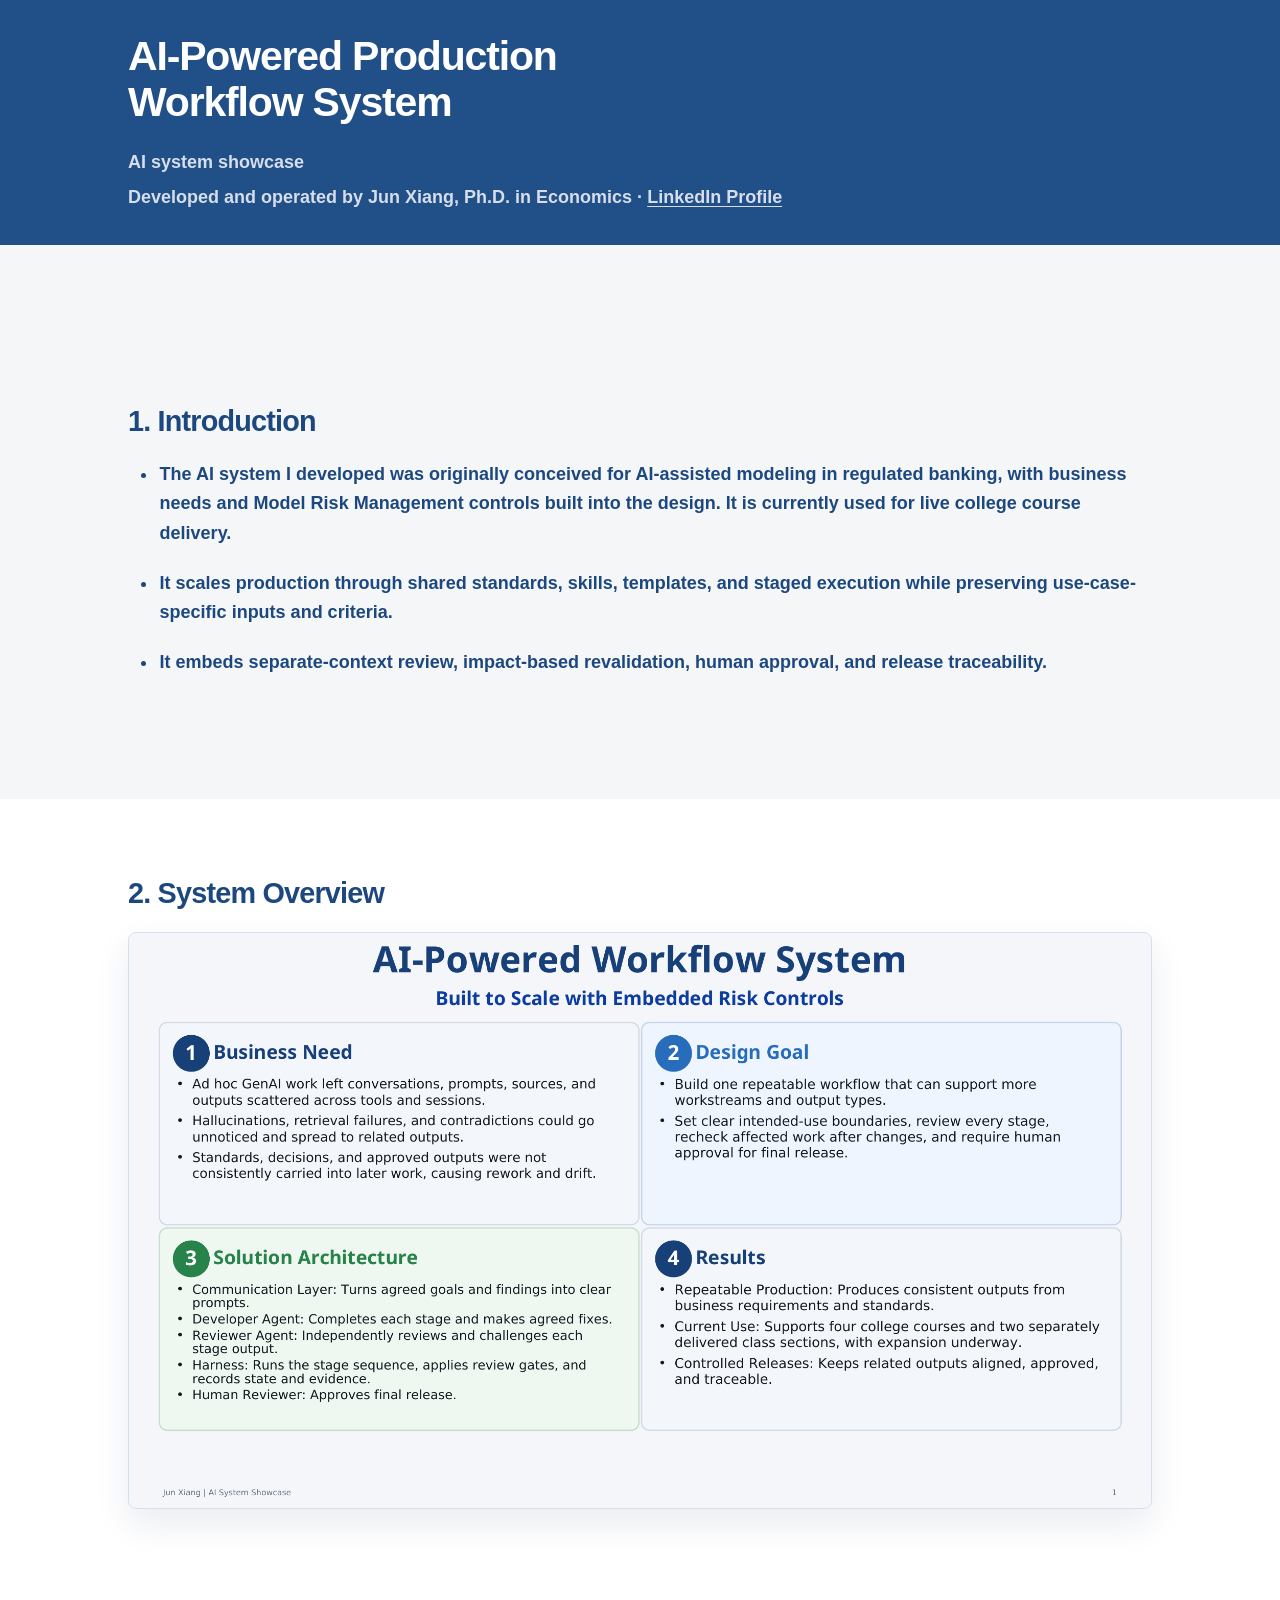
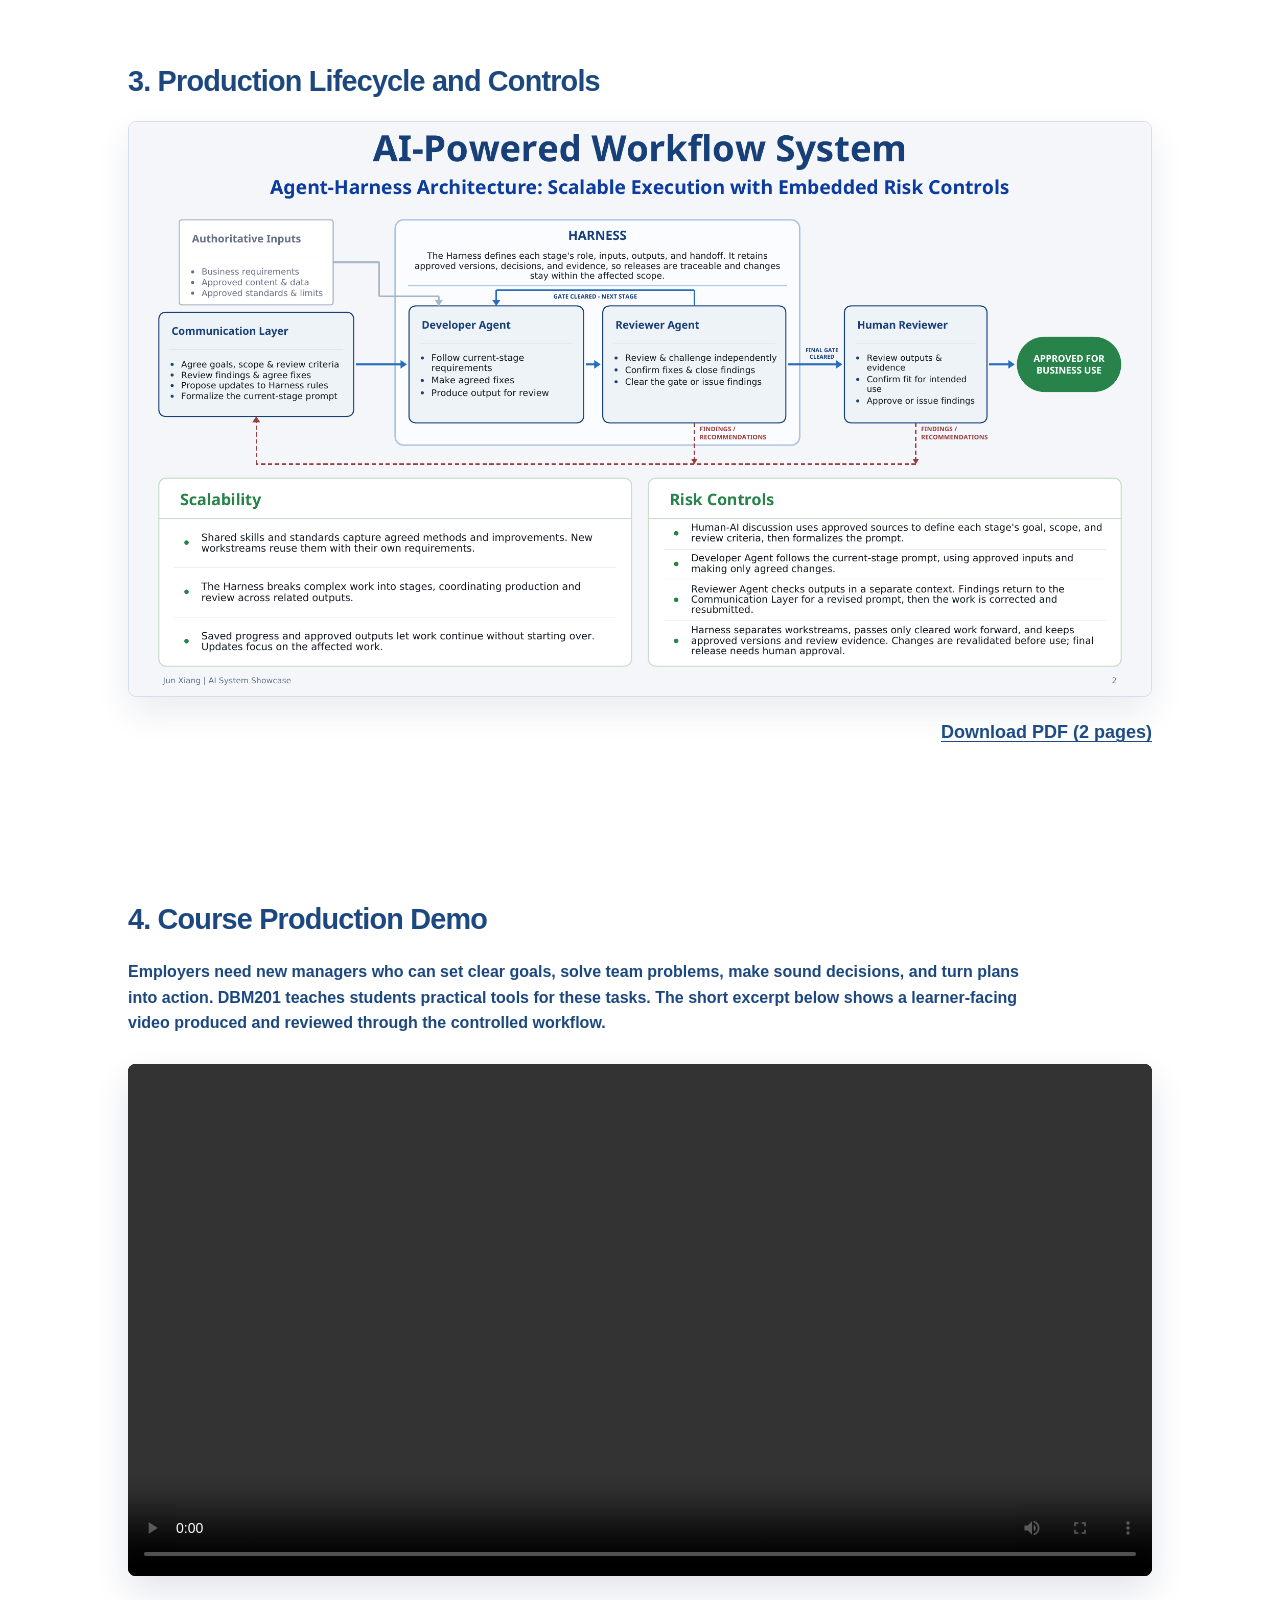
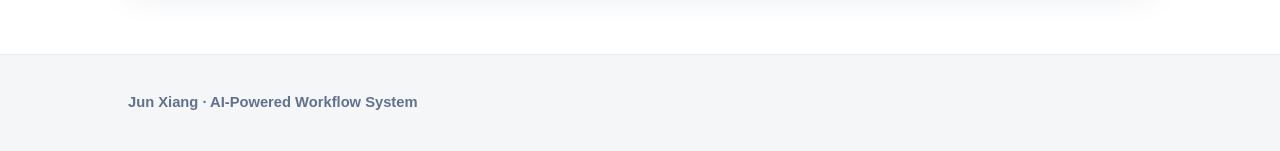
==== index.html @ 460256a5 "Restore site visit counter" ====
<!doctype html>
<html lang="en">
  <head>
    <meta charset="utf-8">
    <meta name="viewport" content="width=device-width, initial-scale=1">
    <meta name="description" content="Developed and operated by Jun Xiang, Ph.D. in Economics. An AI-powered production workflow system built to scale with embedded risk controls and currently used for live college course delivery.">
    <title>AI-Powered Production Workflow System | Jun Xiang</title>
    <link rel="icon" type="image/svg+xml" href="assets/favicon/original-site-favicon.svg">
    <link rel="stylesheet" href="styles.css">
  </head>
  <body>
    <header class="hero">
      <div class="wrap">
        <h1><span>AI-Powered Production</span> <span>Workflow System</span></h1>
        <p class="eyebrow">AI system showcase</p>
        <p class="byline">Developed and operated by Jun Xiang, Ph.D. in Economics <span aria-hidden="true">·</span> <a href="https://www.linkedin.com/in/jun-xiang-45b438aa/" target="_blank" rel="noopener noreferrer" aria-label="Jun Xiang's LinkedIn profile (opens in a new tab)">LinkedIn Profile</a></p>
      </div>
    </header>

    <main>
      <section class="section introduction" aria-labelledby="introduction-title">
        <div class="wrap narrow">
          <h2 id="introduction-title">1. Introduction</h2>
          <ul>
            <li>The AI system I developed was originally conceived for AI-assisted modeling in regulated banking, with business needs and Model Risk Management controls built into the design. It is currently used for live college course delivery.</li>
            <li>It scales production through shared standards, skills, templates, and staged execution while preserving use-case-specific inputs and criteria.</li>
            <li>It embeds separate-context review, impact-based revalidation, human approval, and release traceability.</li>
          </ul>
        </div>
      </section>

      <section class="section" aria-labelledby="overview-title">
        <div class="wrap">
          <h2 id="overview-title">2. System Overview</h2>
          <figure class="slide">
            <img src="assets/images/system-overview.png" width="2000" height="1125" alt="AI-Powered Workflow System: business need, design goal, solution architecture, and results.">
          </figure>
        </div>
      </section>

      <section class="section" aria-labelledby="architecture-title">
        <div class="wrap">
          <h2 id="architecture-title">3. Production Lifecycle and Controls</h2>
          <figure class="slide">
            <img src="assets/images/agent-harness-architecture.png" width="2000" height="1125" alt="Agent-Harness architecture for scalable execution with embedded risk controls, from controlled inputs through human-approved business use.">
          </figure>
          <p class="download"><a href="assets/docs/AI_Powered_Workflow_System_V6.pdf" download>Download PDF (2 pages)</a></p>
        </div>
      </section>

      <section class="section demo" aria-labelledby="demo-title">
        <div class="wrap">
          <h2 id="demo-title">4. Course Production Demo</h2>
          <p>Employers need new managers who can set clear goals, solve team problems, make sound decisions, and turn plans into action. DBM201 teaches students practical tools for these tasks. The short excerpt below shows a learner-facing video produced and reviewed through the controlled workflow.</p>
          <figure class="video-frame">
            <video controls preload="metadata" playsinline aria-label="DBM201 Principles of Management course production demo">
              <source src="assets/video/dbm201-course-production-demo.mp4" type="video/mp4">
              Your browser does not support embedded video. <a href="assets/video/dbm201-course-production-demo.mp4">Download the demo video</a>.
            </video>
          </figure>
        </div>
      </section>
    </main>

    <footer>
      <div class="wrap"><span id="site-visits" aria-live="polite"></span>Jun Xiang · AI-Powered Workflow System</div>
    </footer>
    <script src="script.js" defer></script>
  </body>
</html>
---- styles.css ----
:root {
  --hero-blue: #214f88;
  --ink: #1c487f;
  --blue: #1c4b85;
  --muted: #d6deeb;
  --line: #e7ebf1;
  --paper: #ffffff;
  --wash: #f5f6f8;
}

* { box-sizing: border-box; }
html { scroll-behavior: smooth; }
body { margin: 0; color: var(--ink); background: var(--paper); font-family: Arial, Helvetica, sans-serif; font-size: 18px; font-weight: 600; line-height: 1.62; }
.wrap, .narrow { width: min(1024px, calc(100% - 48px)); margin: 0 auto; }
.hero { padding: 34px 0 33px; background: var(--hero-blue); border: 0; }
h1, h2 { color: var(--ink); line-height: 1.12; letter-spacing: -.028em; }
h1 { max-width: 650px; margin: 0; color: #fff; font-size: clamp(2.35rem, 3.2vw, 3.25rem); font-weight: 750; }
h1 span { display: block; }
.eyebrow { margin: 22px 0 6px; color: var(--muted); font-size: 18px; font-weight: 700; letter-spacing: 0; }
.byline { margin: 0; color: var(--muted); font-size: 18px; font-weight: 700; }
.byline a { color: var(--muted); font-weight: 700; }
a { color: var(--blue); text-underline-offset: .18em; }
a:hover { color: #153a69; }
.section { padding: 78px 0; }
.section + .section { border-top: 0; }
.introduction { background: var(--wash); }
h2 { margin: 0 0 23px; font-size: clamp(1.8rem, 2.1vw, 2.05rem); font-weight: 750; }
.introduction { padding: clamp(10rem, 11vw, 13.5rem) 0 122px; }
ul { margin: 0; padding-left: 1.85rem; }
li { padding-left: 2px; }
li + li { margin-top: 21px; }
.slide { margin: 0; overflow: hidden; border: 1px solid #d5dfed; border-radius: 8px; background: #f7f9fc; box-shadow: 0 15px 35px rgba(20, 44, 93, .09); }
.slide img { display: block; width: 100%; height: auto; }
.download { margin: 1.3rem 0 0; text-align: right; font-weight: 700; }
.demo p { max-width: 900px; margin: 0 0 1.75rem; font-size: 1rem; }
.video-frame { margin: 0; overflow: hidden; border-radius: 8px; background: #101827; box-shadow: 0 15px 35px rgba(20, 44, 93, .13); }
video { display: block; width: 100%; max-height: 75vh; background: #101827; }
footer { padding: 2.25rem 0; color: #60718f; background: var(--wash); border-top: 1px solid var(--line); font-size: .92rem; }

@media (max-width: 640px) {
  .wrap, .narrow { width: min(100% - 32px, 1024px); }
  body { font-size: 16px; line-height: 1.58; }
  .hero { padding: 29px 0 30px; }
  h1 { font-size: clamp(2rem, 10vw, 2.65rem); }
  .eyebrow, .byline { font-size: 16px; }
  .introduction { padding: 105px 0 74px; }
  .section { padding: 54px 0; }
  h2 { margin-bottom: 18px; font-size: 1.72rem; }
  ul { padding-left: 1.35rem; }
  li + li { margin-top: 17px; }
  .slide { border-radius: 5px; }
  .download { text-align: left; }
}
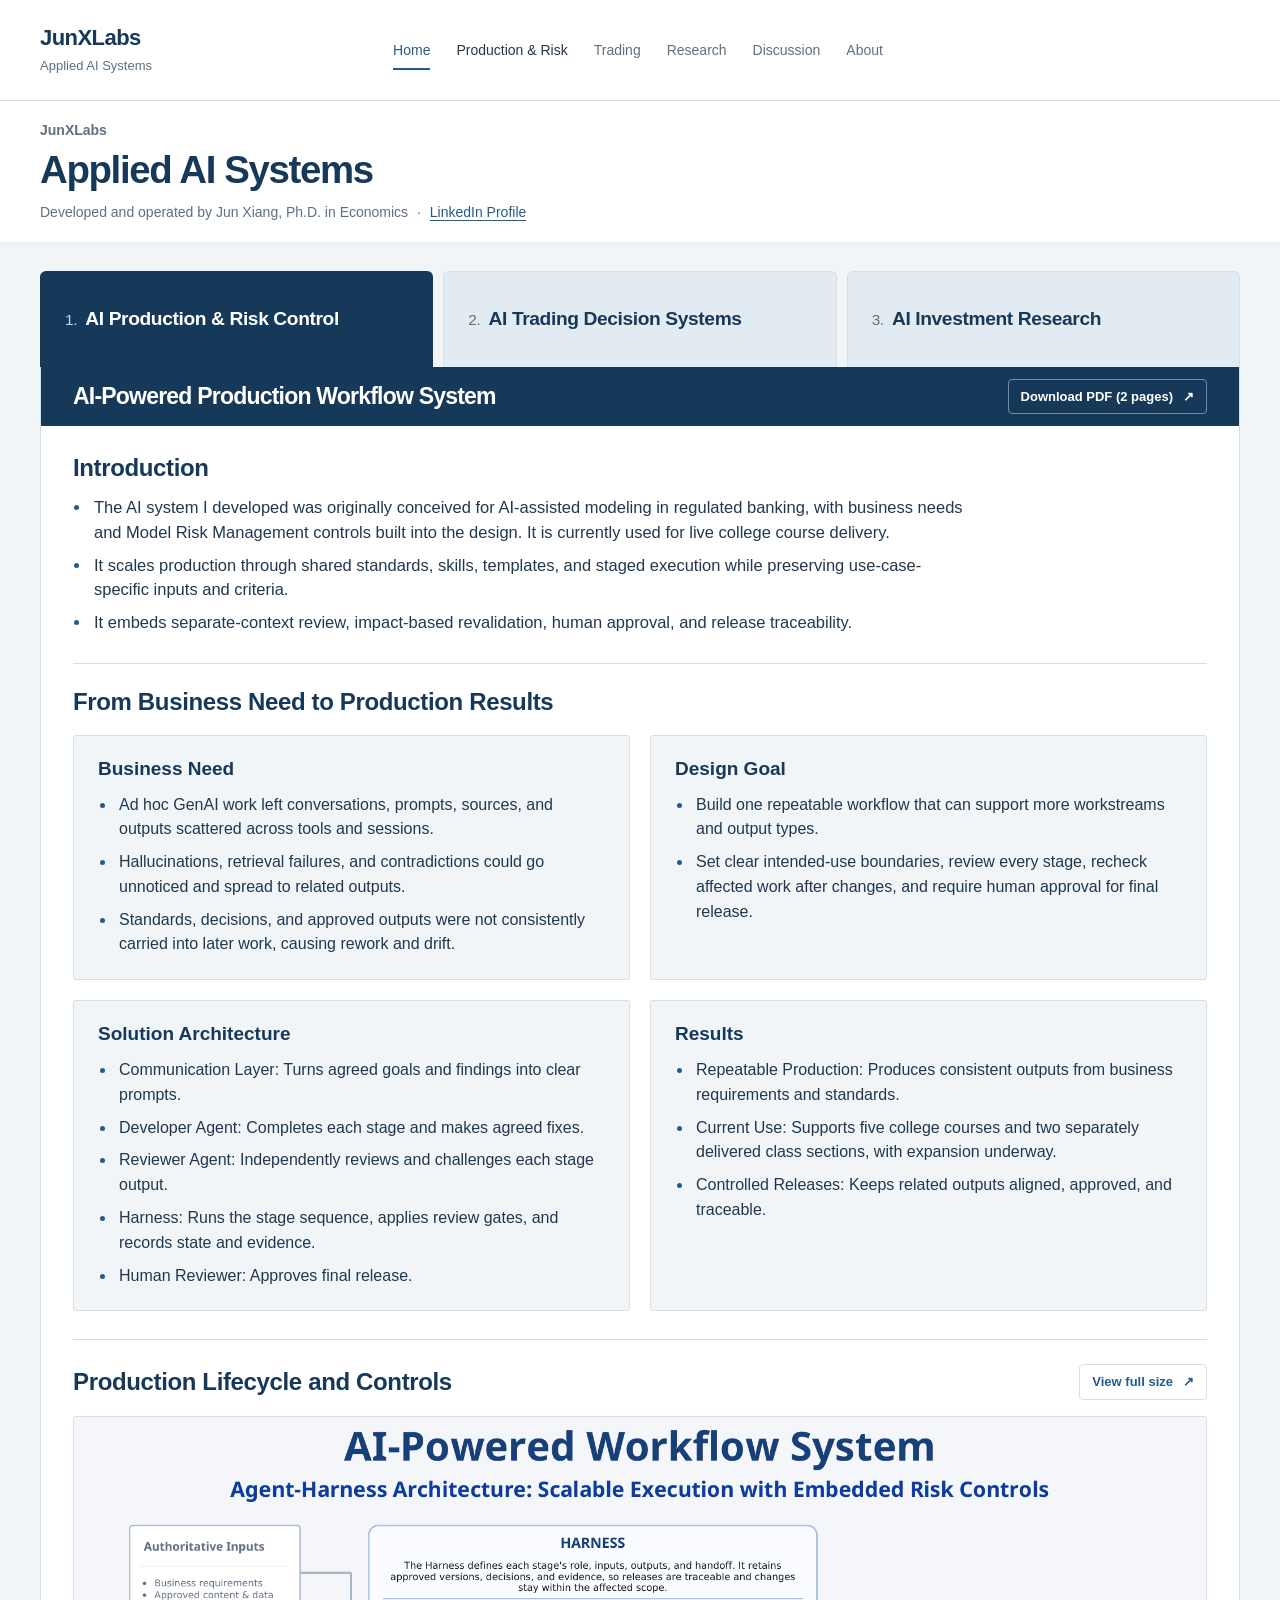
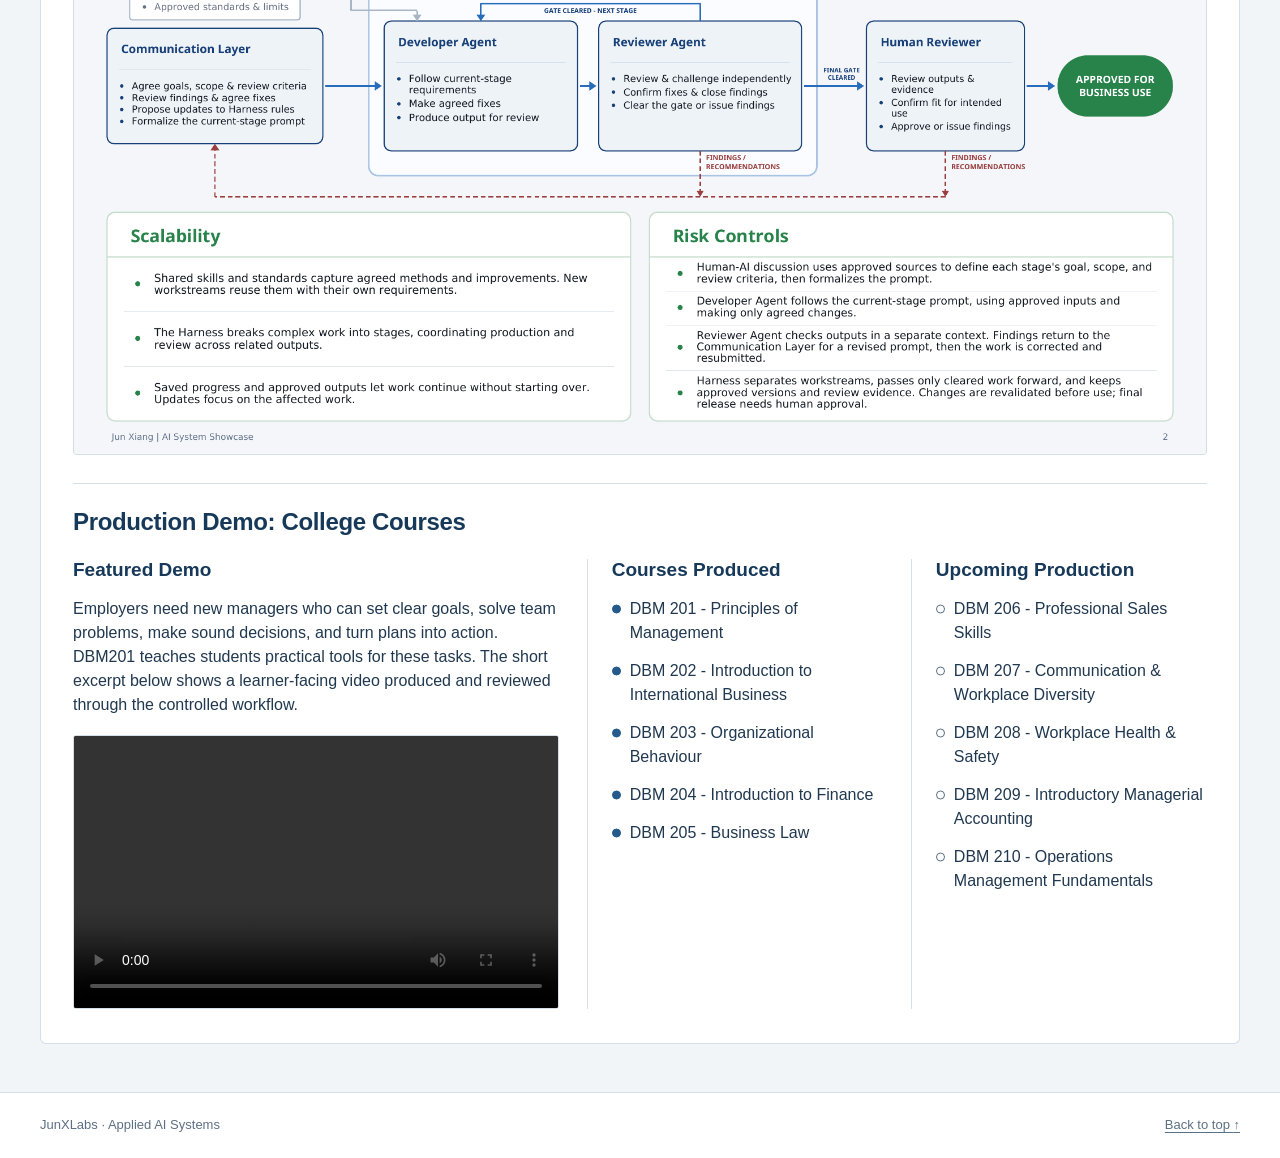
==== commit bb8ba943: "Checkpoint Home V2 layout, production evidence, and course content" ====
--- a/index.html
+++ b/index.html
@@ -4,66 +4,159 @@
     <meta charset="utf-8">
     <meta name="viewport" content="width=device-width, initial-scale=1">
     <meta name="description" content="Developed and operated by Jun Xiang, Ph.D. in Economics. An AI-powered production workflow system built to scale with embedded risk controls and currently used for live college course delivery.">
-    <title>AI-Powered Production Workflow System | Jun Xiang</title>
+    <title>JunXLabs | Applied AI Systems</title>
     <link rel="icon" type="image/svg+xml" href="assets/favicon/original-site-favicon.svg">
     <link rel="stylesheet" href="styles.css">
   </head>
-  <body>
-    <header class="hero">
-      <div class="wrap">
-        <h1><span>AI-Powered Production</span> <span>Workflow System</span></h1>
-        <p class="eyebrow">AI system showcase</p>
-        <p class="byline">Developed and operated by Jun Xiang, Ph.D. in Economics <span aria-hidden="true">·</span> <a href="https://www.linkedin.com/in/jun-xiang-45b438aa/" target="_blank" rel="noopener noreferrer" aria-label="Jun Xiang's LinkedIn profile (opens in a new tab)">LinkedIn Profile</a></p>
+  <body id="home">
+    <a class="skip-link" href="#projects">Skip to projects</a>
+    <header class="site-header">
+      <div class="wrap header-row">
+        <a class="identity" href="#home" aria-label="JunXLabs — Home">
+          <strong>JunXLabs</strong>
+          <span>Applied AI Systems</span>
+        </a>
+        <nav aria-label="Main navigation">
+          <a href="#home" aria-current="page">Home</a>
+          <a href="#production">Production &amp; Risk</a>
+          <!-- These sections have no routes yet. Keep them visible without dead links. -->
+          <span aria-disabled="true">Trading</span>
+          <span aria-disabled="true">Research</span>
+          <span aria-disabled="true">Discussion</span>
+          <span aria-disabled="true">About</span>
+        </nav>
+        <span id="site-visits" aria-live="polite"></span>
       </div>
     </header>
-
     <main>
-      <section class="section introduction" aria-labelledby="introduction-title">
-        <div class="wrap narrow">
-          <h2 id="introduction-title">1. Introduction</h2>
-          <ul>
-            <li>The AI system I developed was originally conceived for AI-assisted modeling in regulated banking, with business needs and Model Risk Management controls built into the design. It is currently used for live college course delivery.</li>
-            <li>It scales production through shared standards, skills, templates, and staged execution while preserving use-case-specific inputs and criteria.</li>
-            <li>It embeds separate-context review, impact-based revalidation, human approval, and release traceability.</li>
-          </ul>
+      <section class="hero" aria-labelledby="hero-title">
+        <div class="wrap hero-row">
+          <div>
+            <p class="eyebrow">JunXLabs</p>
+            <h1 id="hero-title">Applied AI Systems</h1>
+            <p class="byline">Developed and operated by Jun Xiang, Ph.D. in Economics <span aria-hidden="true">·</span> <a href="https://www.linkedin.com/in/jun-xiang-45b438aa/" target="_blank" rel="noopener noreferrer" aria-label="Jun Xiang's LinkedIn profile (opens in a new tab)">LinkedIn Profile</a></p>
+          </div>
         </div>
       </section>
-
-      <section class="section" aria-labelledby="overview-title">
-        <div class="wrap">
-          <h2 id="overview-title">2. System Overview</h2>
-          <figure class="slide">
-            <img src="assets/images/system-overview.png" width="2000" height="1125" alt="AI-Powered Workflow System: business need, design goal, solution architecture, and results.">
-          </figure>
+      <div class="showcase-background">
+        <div class="wrap" id="projects">
+          <div class="pillars" role="group" aria-label="Primary AI sections">
+            <a class="pillar active" href="#production" aria-current="true" aria-controls="production">
+              <span class="pillar-title"><span class="pillar-number">1.</span> AI Production &amp; Risk Control</span>
+            </a>
+            <div class="pillar inactive">
+              <span class="pillar-title"><span class="pillar-number">2.</span> AI Trading Decision Systems</span>
+            </div>
+            <div class="pillar inactive">
+              <span class="pillar-title"><span class="pillar-number">3.</span> AI Investment Research</span>
+            </div>
+          </div>
+          <section class="production" id="production" aria-labelledby="production-title">
+            <div class="production-heading">
+              <h2 id="production-title">AI-Powered Production Workflow System</h2>
+              <a class="asset-action pdf-link" href="assets/docs/AI_Powered_Workflow_System_V6.pdf" download>Download PDF (2 pages) <span aria-hidden="true">↗</span></a>
+            </div>
+            <div class="production-body">
+              <section class="introduction" aria-labelledby="introduction-title">
+                <h3 id="introduction-title">Introduction</h3>
+                <ul>
+                  <li>The AI system I developed was originally conceived for AI-assisted modeling in regulated banking, with business needs and Model Risk Management controls built into the design. It is currently used for live college course delivery.</li>
+                  <li>It scales production through shared standards, skills, templates, and staged execution while preserving use-case-specific inputs and criteria.</li>
+                  <li>It embeds separate-context review, impact-based revalidation, human approval, and release traceability.</li>
+                </ul>
+              </section>
+              <section class="overview" aria-labelledby="overview-title">
+                <h3 id="overview-title">From Business Need to Production Results</h3>
+                <div class="overview-cards">
+                  <section class="overview-card" aria-labelledby="business-title">
+                    <h4 id="business-title">Business Need</h4>
+                    <ul>
+                      <li>Ad hoc GenAI work left conversations, prompts, sources, and outputs scattered across tools and sessions.</li>
+                      <li>Hallucinations, retrieval failures, and contradictions could go unnoticed and spread to related outputs.</li>
+                      <li>Standards, decisions, and approved outputs were not consistently carried into later work, causing rework and drift.</li>
+                    </ul>
+                  </section>
+                  <section class="overview-card" aria-labelledby="design-title">
+                    <h4 id="design-title">Design Goal</h4>
+                    <ul>
+                      <li>Build one repeatable workflow that can support more workstreams and output types.</li>
+                      <li>Set clear intended-use boundaries, review every stage, recheck affected work after changes, and require human approval for final release.</li>
+                    </ul>
+                  </section>
+                  <section class="overview-card" aria-labelledby="solution-title">
+                    <h4 id="solution-title">Solution Architecture</h4>
+                    <ul>
+                      <li>Communication Layer: Turns agreed goals and findings into clear prompts.</li>
+                      <li>Developer Agent: Completes each stage and makes agreed fixes.</li>
+                      <li>Reviewer Agent: Independently reviews and challenges each stage output.</li>
+                      <li>Harness: Runs the stage sequence, applies review gates, and records state and evidence.</li>
+                      <li>Human Reviewer: Approves final release.</li>
+                    </ul>
+                  </section>
+                  <section class="overview-card" aria-labelledby="results-title">
+                    <h4 id="results-title">Results</h4>
+                    <ul>
+                      <li>Repeatable Production: Produces consistent outputs from business requirements and standards.</li>
+                      <li>Current Use: Supports five college courses and two separately delivered class sections, with expansion underway.</li>
+                      <li>Controlled Releases: Keeps related outputs aligned, approved, and traceable.</li>
+                    </ul>
+                  </section>
+                </div>
+              </section>
+              <section class="lifecycle" aria-labelledby="architecture-title">
+                <div class="asset-heading">
+                  <h3 id="architecture-title">Production Lifecycle and Controls</h3>
+                  <a class="asset-action" href="assets/images/agent-harness-architecture.png" target="_blank" rel="noopener noreferrer" aria-label="View Production Lifecycle and Controls full size (opens in a new tab)">View full size <span aria-hidden="true">↗</span></a>
+                </div>
+                <figure class="slide">
+                  <img src="assets/images/agent-harness-architecture.png" width="2000" height="1125" alt="Agent-Harness architecture for scalable execution with embedded risk controls, from controlled inputs through human-approved business use.">
+                </figure>
+              </section>
+              <section class="demo" aria-labelledby="demo-title">
+                <h3 id="demo-title">Production Demo: College Courses</h3>
+                <div class="demo-evidence">
+                  <section class="evidence-column featured-demo" aria-labelledby="featured-title">
+                    <h4 id="featured-title">Featured Demo</h4>
+                    <p>Employers need new managers who can set clear goals, solve team problems, make sound decisions, and turn plans into action. DBM201 teaches students practical tools for these tasks. The short excerpt below shows a learner-facing video produced and reviewed through the controlled workflow.</p>
+                    <figure class="video-frame">
+                      <video controls preload="metadata" playsinline aria-label="DBM201 Principles of Management course production demo">
+                        <source src="assets/video/dbm201-course-production-demo.mp4" type="video/mp4">
+                        Your browser does not support embedded video. <a href="assets/video/dbm201-course-production-demo.mp4">Download the demo video</a>.
+                      </video>
+                    </figure>
+                  </section>
+                  <section class="evidence-column" aria-labelledby="produced-title">
+                    <h4 id="produced-title">Courses Produced</h4>
+                    <ul class="course-list">
+                      <li>DBM 201 - Principles of Management</li>
+                      <li>DBM 202 - Introduction to International Business</li>
+                      <li>DBM 203 - Organizational Behaviour</li>
+                      <li>DBM 204 - Introduction to Finance</li>
+                      <li>DBM 205 - Business Law</li>
+                    </ul>
+                  </section>
+                  <section class="evidence-column" aria-labelledby="upcoming-title">
+                    <h4 id="upcoming-title">Upcoming Production</h4>
+                    <ul class="course-list">
+                      <li>DBM 206 - Professional Sales Skills</li>
+                      <li>DBM 207 - Communication &amp; Workplace Diversity</li>
+                      <li>DBM 208 - Workplace Health &amp; Safety</li>
+                      <li>DBM 209 - Introductory Managerial Accounting</li>
+                      <li>DBM 210 - Operations Management Fundamentals</li>
+                    </ul>
+                  </section>
+                </div>
+              </section>
+            </div>
+          </section>
         </div>
-      </section>
-
-      <section class="section" aria-labelledby="architecture-title">
-        <div class="wrap">
-          <h2 id="architecture-title">3. Production Lifecycle and Controls</h2>
-          <figure class="slide">
-            <img src="assets/images/agent-harness-architecture.png" width="2000" height="1125" alt="Agent-Harness architecture for scalable execution with embedded risk controls, from controlled inputs through human-approved business use.">
-          </figure>
-          <p class="download"><a href="assets/docs/AI_Powered_Workflow_System_V6.pdf" download>Download PDF (2 pages)</a></p>
-        </div>
-      </section>
-
-      <section class="section demo" aria-labelledby="demo-title">
-        <div class="wrap">
-          <h2 id="demo-title">4. Course Production Demo</h2>
-          <p>Employers need new managers who can set clear goals, solve team problems, make sound decisions, and turn plans into action. DBM201 teaches students practical tools for these tasks. The short excerpt below shows a learner-facing video produced and reviewed through the controlled workflow.</p>
-          <figure class="video-frame">
-            <video controls preload="metadata" playsinline aria-label="DBM201 Principles of Management course production demo">
-              <source src="assets/video/dbm201-course-production-demo.mp4" type="video/mp4">
-              Your browser does not support embedded video. <a href="assets/video/dbm201-course-production-demo.mp4">Download the demo video</a>.
-            </video>
-          </figure>
-        </div>
-      </section>
+      </div>
     </main>
-
     <footer>
-      <div class="wrap"><span id="site-visits" aria-live="polite"></span>Jun Xiang · AI-Powered Workflow System</div>
+      <div class="wrap">
+        <span>JunXLabs · Applied AI Systems</span>
+        <a href="#home">Back to top <span aria-hidden="true">↑</span></a>
+      </div>
     </footer>
     <script src="script.js" defer></script>
   </body>
--- a/styles.css
+++ b/styles.css
@@ -1,53 +1,138 @@
 :root {
-  --hero-blue: #214f88;
-  --ink: #1c487f;
-  --blue: #1c4b85;
-  --muted: #d6deeb;
-  --line: #e7ebf1;
+  --navy: #173959;
+  --ink: #20384f;
+  --blue: #245b8c;
+  --muted: #5c7083;
+  --line: #d5dfe8;
   --paper: #ffffff;
-  --wash: #f5f6f8;
+  --wash: #f1f5f8;
 }
-
 * { box-sizing: border-box; }
 html { scroll-behavior: smooth; }
-body { margin: 0; color: var(--ink); background: var(--paper); font-family: Arial, Helvetica, sans-serif; font-size: 18px; font-weight: 600; line-height: 1.62; }
-.wrap, .narrow { width: min(1024px, calc(100% - 48px)); margin: 0 auto; }
-.hero { padding: 34px 0 33px; background: var(--hero-blue); border: 0; }
-h1, h2 { color: var(--ink); line-height: 1.12; letter-spacing: -.028em; }
-h1 { max-width: 650px; margin: 0; color: #fff; font-size: clamp(2.35rem, 3.2vw, 3.25rem); font-weight: 750; }
-h1 span { display: block; }
-.eyebrow { margin: 22px 0 6px; color: var(--muted); font-size: 18px; font-weight: 700; letter-spacing: 0; }
-.byline { margin: 0; color: var(--muted); font-size: 18px; font-weight: 700; }
-.byline a { color: var(--muted); font-weight: 700; }
-a { color: var(--blue); text-underline-offset: .18em; }
-a:hover { color: #153a69; }
-.section { padding: 78px 0; }
-.section + .section { border-top: 0; }
-.introduction { background: var(--wash); }
-h2 { margin: 0 0 23px; font-size: clamp(1.8rem, 2.1vw, 2.05rem); font-weight: 750; }
-.introduction { padding: clamp(10rem, 11vw, 13.5rem) 0 122px; }
-ul { margin: 0; padding-left: 1.85rem; }
-li { padding-left: 2px; }
-li + li { margin-top: 21px; }
-.slide { margin: 0; overflow: hidden; border: 1px solid #d5dfed; border-radius: 8px; background: #f7f9fc; box-shadow: 0 15px 35px rgba(20, 44, 93, .09); }
+body { margin: 0; color: var(--ink); background: var(--paper); font-family: Arial, Helvetica, sans-serif; font-size: 16px; line-height: 1.6; }
+.wrap { width: min(1480px, calc(100% - 80px)); margin: 0 auto; }
+a { color: var(--blue); text-underline-offset: .2em; }
+a:hover { color: var(--navy); }
+a:focus-visible { outline: 3px solid #3478b4; outline-offset: 5px; }
+h1, h2, h3, h4 { color: var(--navy); line-height: 1.2; }
+h1, h2 { letter-spacing: -.035em; }
+.skip-link { position: absolute; z-index: 2; top: 8px; left: 16px; padding: 8px 16px; background: white; transform: translateY(-150%); }
+.skip-link:focus { transform: translateY(0); }
+.site-header { border-bottom: 1px solid var(--line); background: var(--paper); }
+.header-row { display: flex; align-items: center; gap: 36px; min-height: 100px; padding-block: 18px; }
+.identity { flex-shrink: 0; color: var(--navy); text-decoration: none; line-height: 1.4; }
+.identity strong { display: block; font-size: 22px; letter-spacing: -.025em; }
+.identity span { color: var(--muted); font-size: 13px; }
+nav { display: flex; align-items: center; justify-content: center; gap: 26px; margin-inline: auto; font-size: 14px; white-space: nowrap; }
+nav a { padding-block: 9px; color: var(--ink); text-decoration: none; }
+nav a[aria-current] { color: var(--blue); box-shadow: inset 0 -2px var(--blue); }
+nav span { color: var(--muted); cursor: default; }
+#site-visits { flex-shrink: 0; min-width: 116px; padding-left: 22px; border-left: 1px solid var(--line); color: var(--muted); font-size: 13px; white-space: nowrap; }
+#site-visits:empty { visibility: hidden; }
+.hero { padding: 18px 0; }
+.eyebrow { margin: 0 0 6px; color: var(--muted); font-size: 14px; font-weight: 600; }
+h1 { margin: 0 0 8px; font-size: clamp(2.25rem, 3vw, 3rem); font-weight: 700; }
+.byline { max-width: 800px; margin: 0; color: var(--muted); font-size: 14px; }
+.byline span { margin-inline: 5px; }
+.showcase-background { padding: 28px 0 48px; background: var(--wash); border-top: 1px solid #e6ecf1; }
+#projects, #production { scroll-margin-top: 24px; }
+.pillars { display: grid; grid-template-columns: repeat(3, minmax(0, 1fr)); gap: 10px; align-items: stretch; }
+.pillar { display: flex; align-items: center; min-height: 96px; padding: 20px 24px; border: 1px solid var(--line); border-bottom: 0; border-radius: 6px 6px 0 0; text-decoration: none; }
+.pillar-number { margin-right: 4px; color: var(--muted); font-size: .8em; font-weight: 400; }
+.pillar-title { font-size: clamp(1.1rem, 1.5vw, 1.4rem); font-weight: 700; line-height: 1.3; letter-spacing: -.02em; }
+.pillar.active { color: white; background: var(--navy); border-color: var(--navy); }
+.pillar.active .pillar-number { color: #c2d8eb; }
+.pillar.active:hover { color: white; }
+.pillar.active:focus-visible { outline-offset: -6px; outline-color: #c2d8eb; }
+.pillar.inactive { background: #e3ebf2; color: var(--navy); }
+.production { border: 1px solid var(--line); border-top: 0; border-radius: 0 0 6px 6px; background: var(--paper); overflow: hidden; }
+.production-heading { display: flex; align-items: center; justify-content: space-between; gap: 24px; padding: 12px 32px; background: var(--navy); color: white; }
+h2 { margin: 0; color: white; font-size: clamp(1.4rem, 1.8vw, 1.65rem); font-weight: 600; }
+.asset-action { display: inline-flex; align-items: center; justify-content: center; gap: 10px; flex-shrink: 0; padding: 7px 12px; border: 1px solid var(--line); border-radius: 4px; color: var(--blue); font-size: 13px; font-weight: 600; line-height: 1.5; text-decoration: none; }
+.asset-action:hover { border-color: var(--blue); background: var(--wash); }
+.pdf-link { color: white; border-color: #738da5; }
+.pdf-link:hover { color: white; border-color: #c2d8eb; background: transparent; }
+.pdf-link:focus-visible { outline-color: #c2d8eb; }
+.production-body { padding: 28px 32px 34px; }
+.overview, .lifecycle, .demo { margin-top: 28px; padding-top: 24px; border-top: 1px solid var(--line); }
+.overview > h3 { margin-bottom: 18px; }
+.overview-cards { display: grid; grid-template-columns: repeat(2, minmax(0, 1fr)); gap: 20px; }
+.overview-card { padding: 22px 24px; border: 1px solid var(--line); border-radius: 3px; background: var(--wash); }
+.overview-card h4 { margin: 0 0 12px; font-size: 19px; font-weight: 600; }
+.overview-card ul { margin: 0; padding-left: 18px; font-size: 16px; line-height: 1.55; }
+.overview-card li { padding-left: 3px; }
+.overview-card li + li { margin-top: 8px; }
+.overview-card li::marker { color: var(--blue); }
+.asset-heading { display: flex; align-items: center; justify-content: space-between; gap: 14px; margin-bottom: 16px; }
+h3 { margin: 0; font-size: 24px; font-weight: 600; letter-spacing: -.015em; }
+.slide { margin: 0; overflow: hidden; border: 1px solid var(--line); border-radius: 3px; background: #f4f6fa; }
 .slide img { display: block; width: 100%; height: auto; }
-.download { margin: 1.3rem 0 0; text-align: right; font-weight: 700; }
-.demo p { max-width: 900px; margin: 0 0 1.75rem; font-size: 1rem; }
-.video-frame { margin: 0; overflow: hidden; border-radius: 8px; background: #101827; box-shadow: 0 15px 35px rgba(20, 44, 93, .13); }
-video { display: block; width: 100%; max-height: 75vh; background: #101827; }
-footer { padding: 2.25rem 0; color: #60718f; background: var(--wash); border-top: 1px solid var(--line); font-size: .92rem; }
-
-@media (max-width: 640px) {
-  .wrap, .narrow { width: min(100% - 32px, 1024px); }
-  body { font-size: 16px; line-height: 1.58; }
-  .hero { padding: 29px 0 30px; }
-  h1 { font-size: clamp(2rem, 10vw, 2.65rem); }
-  .eyebrow, .byline { font-size: 16px; }
-  .introduction { padding: 105px 0 74px; }
-  .section { padding: 54px 0; }
-  h2 { margin-bottom: 18px; font-size: 1.72rem; }
-  ul { padding-left: 1.35rem; }
-  li + li { margin-top: 17px; }
-  .slide { border-radius: 5px; }
-  .download { text-align: left; }
+.demo { min-width: 0; }
+.demo h3 { margin-bottom: 22px; }
+.demo-evidence { display: grid; grid-template-columns: minmax(0, 1.64fr) repeat(2, minmax(0, 1fr)); gap: 28px; }
+.evidence-column { min-width: 0; }
+.evidence-column + .evidence-column { padding-left: 24px; border-left: 1px solid var(--line); }
+.evidence-column h4 { margin: 0 0 16px; font-size: 19px; font-weight: 600; }
+.course-list { margin: 0; padding: 0; list-style: none; font-size: 16px; line-height: 1.5; }
+.course-list li { position: relative; padding-left: 18px; }
+.course-list li::before { content: ""; position: absolute; left: 0; top: .75em; transform: translateY(-50%); width: 7px; height: 7px; border: 1.5px solid var(--blue); border-radius: 50%; background: var(--blue); }
+.evidence-column[aria-labelledby="upcoming-title"] .course-list li::before { border-color: var(--muted); background: transparent; }
+.course-list li + li { margin-top: 14px; }
+.video-frame { margin: 0; overflow: hidden; border: 1px solid var(--line); border-radius: 3px; background: #101827; }
+video { display: block; width: 100%; aspect-ratio: 16 / 9; background: #101827; }
+.demo p { max-width: 800px; margin: 0 0 18px; color: var(--ink); font-size: 16px; line-height: 1.5; }
+.introduction h3 { margin-bottom: 12px; }
+.introduction ul { max-width: 900px; margin: 0; padding-left: 18px; font-size: 16.5px; line-height: 1.5; }
+.introduction li { padding-left: 3px; }
+.introduction li::marker { color: var(--blue); }
+.introduction li + li { margin-top: 8px; }
+footer { padding: 22px 0; color: var(--muted); border-top: 1px solid var(--line); font-size: 13px; }
+footer .wrap { display: flex; align-items: center; justify-content: space-between; gap: 20px; }
+footer a { color: var(--muted); }
+@media (max-width: 1150px) {
+  .wrap { width: calc(100% - 48px); }
+  .header-row { gap: 20px; flex-wrap: wrap; min-height: 90px; }
+  nav { order: 3; width: 100%; justify-content: flex-start; gap: 28px; }
+  #site-visits { margin-left: auto; }
+  .pillar { padding: 18px 20px; }
+  .pillar-title { font-size: 18px; }
+  .production-heading { padding: 12px 24px; }
+  .production-body { padding: 24px; }
+  .asset-heading { flex-wrap: wrap; align-items: flex-start; }
+  .demo-evidence { grid-template-columns: repeat(2, minmax(0, 1fr)); }
+  .featured-demo { grid-column: 1 / -1; }
+  .featured-demo .video-frame { max-width: 640px; }
+  .evidence-column:nth-child(2) { padding-left: 0; border-left: 0; }
 }
+@media (max-width: 800px) {
+  .hero { padding-block: 20px; }
+  .pillars { grid-template-columns: 1fr; gap: 8px; }
+  .pillar { min-height: 74px; padding: 18px 20px; border: 1px solid var(--line); border-radius: 4px; }
+  /* Put the selected section next to its expanded panel on narrow screens. */
+  .pillar.active { order: 1; border-bottom: 0; border-radius: 4px 4px 0 0; }
+  .production-heading { align-items: flex-start; flex-direction: column; gap: 14px; }
+  .overview-cards { grid-template-columns: 1fr; gap: 16px; }
+  .demo-evidence { grid-template-columns: 1fr; gap: 24px; }
+  .evidence-column + .evidence-column { padding: 24px 0 0; border-left: 0; border-top: 1px solid var(--line); }
+}
+@media (max-width: 480px) {
+  .wrap { width: calc(100% - 32px); }
+  .header-row { gap: 16px; }
+  .identity strong { font-size: 20px; }
+  .identity span { font-size: 12px; }
+  #site-visits { min-width: 104px; padding-left: 14px; font-size: 12px; }
+  nav { flex-wrap: wrap; column-gap: 22px; row-gap: 3px; font-size: 13px; }
+  h1 { font-size: 36px; }
+  .byline { line-height: 1.7; }
+  .showcase-background { padding-top: 20px; padding-bottom: 28px; }
+  .pillar-title { font-size: 17px; }
+  .production-heading { padding: 12px 20px; }
+  h2 { font-size: 23px; }
+  .overview-card { padding: 20px; }
+  .production-body { padding: 22px 18px; }
+  .asset-heading { gap: 12px; }
+  footer .wrap { align-items: flex-start; flex-direction: column; gap: 8px; }
+}
+@media (prefers-reduced-motion: reduce) {
+  html { scroll-behavior: auto; }
+}
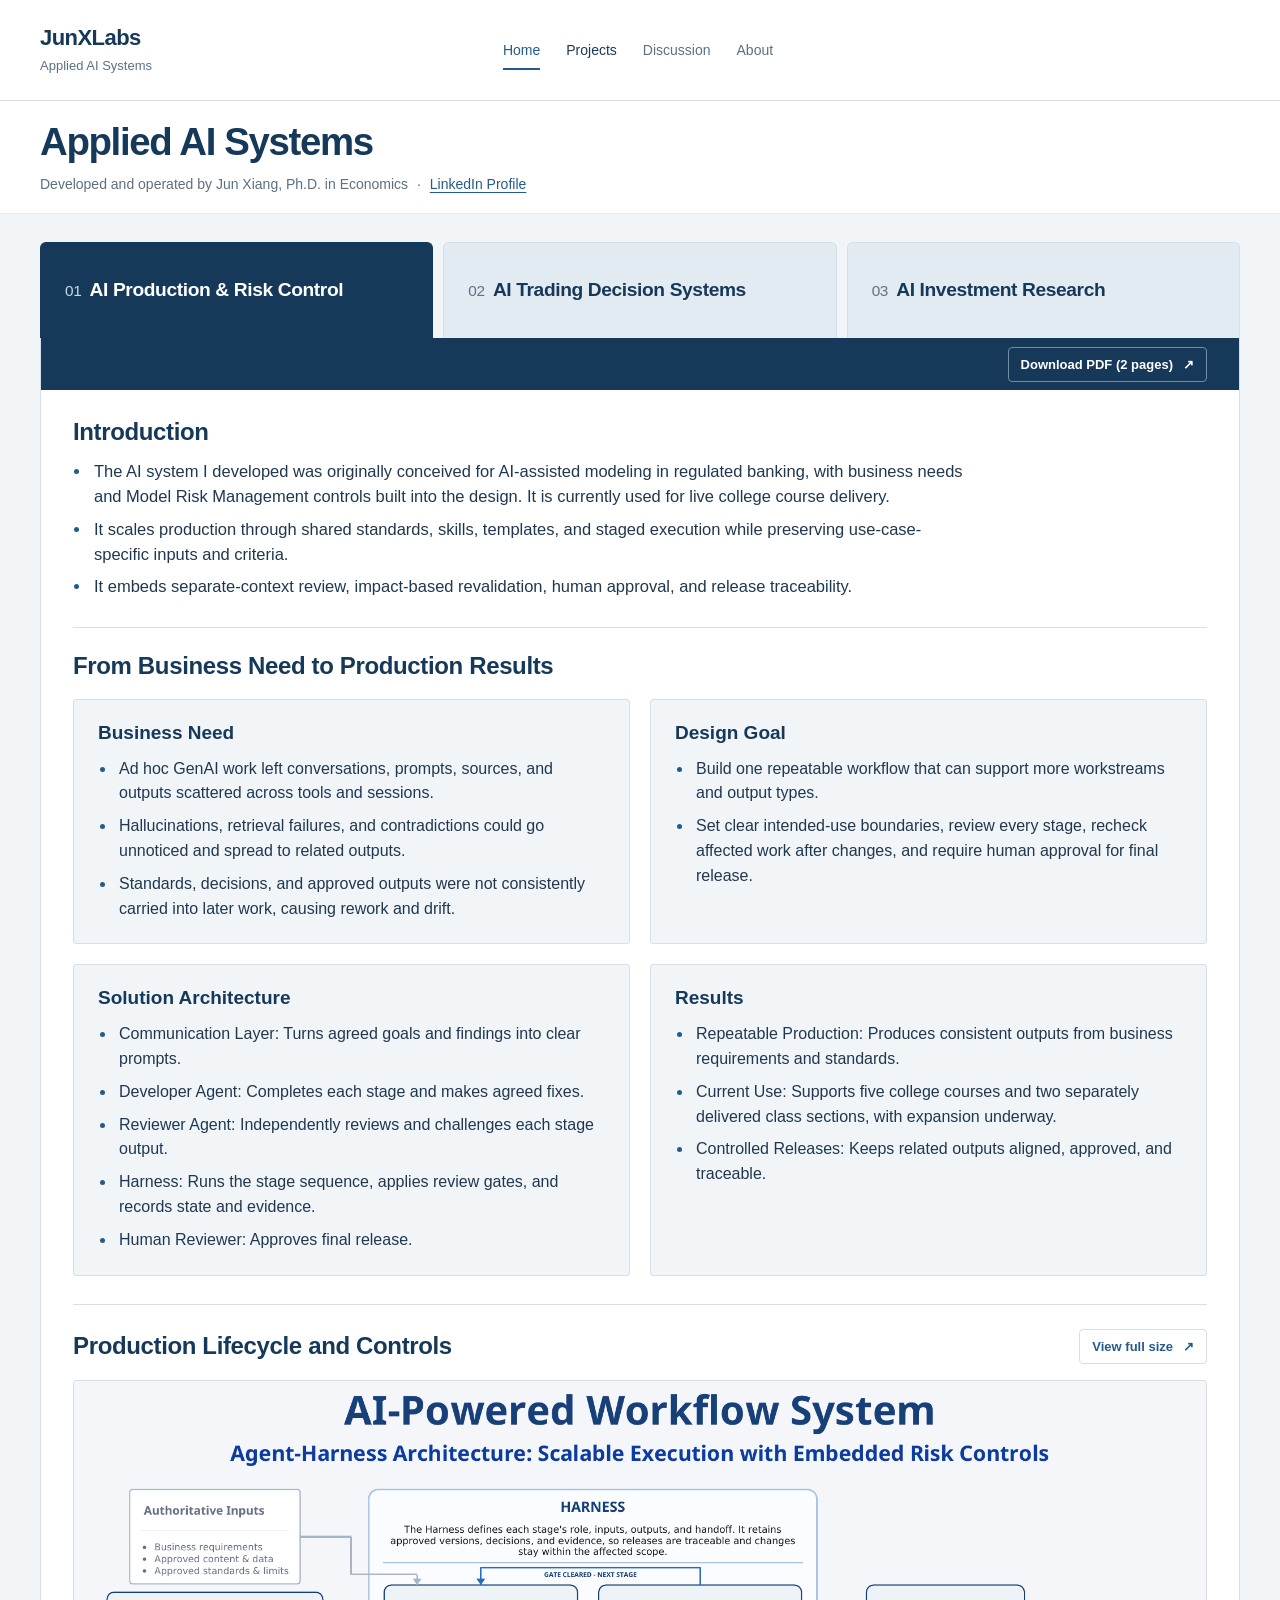
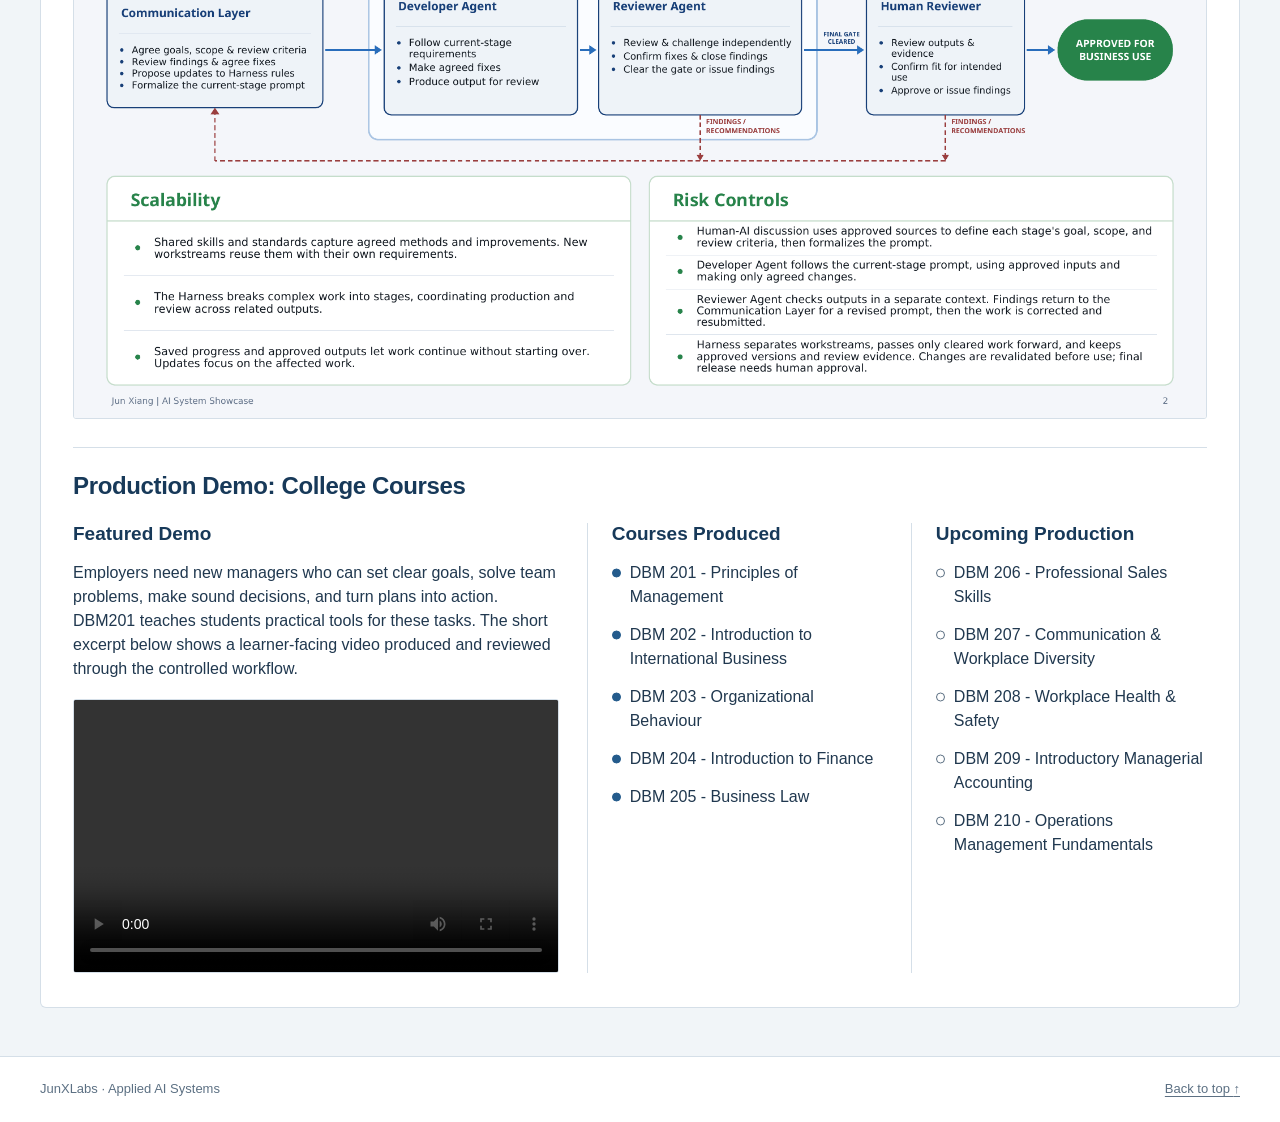
==== commit d9144073: "Checkpoint approved V2.1 project navigation and status styling" ====
--- a/index.html
+++ b/index.html
@@ -17,11 +17,9 @@
           <span>Applied AI Systems</span>
         </a>
         <nav aria-label="Main navigation">
-          <a href="#home" aria-current="page">Home</a>
-          <a href="#production">Production &amp; Risk</a>
+          <a href="/" aria-current="page">Home</a>
+          <a href="/projects.html">Projects</a>
           <!-- These sections have no routes yet. Keep them visible without dead links. -->
-          <span aria-disabled="true">Trading</span>
-          <span aria-disabled="true">Research</span>
           <span aria-disabled="true">Discussion</span>
           <span aria-disabled="true">About</span>
         </nav>
@@ -32,7 +30,6 @@
       <section class="hero" aria-labelledby="hero-title">
         <div class="wrap hero-row">
           <div>
-            <p class="eyebrow">JunXLabs</p>
             <h1 id="hero-title">Applied AI Systems</h1>
             <p class="byline">Developed and operated by Jun Xiang, Ph.D. in Economics <span aria-hidden="true">·</span> <a href="https://www.linkedin.com/in/jun-xiang-45b438aa/" target="_blank" rel="noopener noreferrer" aria-label="Jun Xiang's LinkedIn profile (opens in a new tab)">LinkedIn Profile</a></p>
           </div>
@@ -41,19 +38,18 @@
       <div class="showcase-background">
         <div class="wrap" id="projects">
           <div class="pillars" role="group" aria-label="Primary AI sections">
-            <a class="pillar active" href="#production" aria-current="true" aria-controls="production">
-              <span class="pillar-title"><span class="pillar-number">1.</span> AI Production &amp; Risk Control</span>
+            <a class="pillar active" href="/#production" aria-current="true" aria-controls="production">
+              <span class="pillar-title"><span class="pillar-number">01</span> AI Production &amp; Risk Control</span>
             </a>
-            <div class="pillar inactive">
-              <span class="pillar-title"><span class="pillar-number">2.</span> AI Trading Decision Systems</span>
-            </div>
-            <div class="pillar inactive">
-              <span class="pillar-title"><span class="pillar-number">3.</span> AI Investment Research</span>
-            </div>
+            <a class="pillar inactive" href="/trading.html">
+              <span class="pillar-title"><span class="pillar-number">02</span> AI Trading Decision Systems</span>
+            </a>
+            <a class="pillar inactive" href="/investment-research.html">
+              <span class="pillar-title"><span class="pillar-number">03</span> AI Investment Research</span>
+            </a>
           </div>
-          <section class="production" id="production" aria-labelledby="production-title">
-            <div class="production-heading">
-              <h2 id="production-title">AI-Powered Production Workflow System</h2>
+          <section class="production" id="production" aria-label="AI Production &amp; Risk Control">
+            <div class="pillar-band">
               <a class="asset-action pdf-link" href="assets/docs/AI_Powered_Workflow_System_V6.pdf" download>Download PDF (2 pages) <span aria-hidden="true">↗</span></a>
             </div>
             <div class="production-body">
--- a/styles.css
+++ b/styles.css
@@ -30,7 +30,6 @@
 #site-visits { flex-shrink: 0; min-width: 116px; padding-left: 22px; border-left: 1px solid var(--line); color: var(--muted); font-size: 13px; white-space: nowrap; }
 #site-visits:empty { visibility: hidden; }
 .hero { padding: 18px 0; }
-.eyebrow { margin: 0 0 6px; color: var(--muted); font-size: 14px; font-weight: 600; }
 h1 { margin: 0 0 8px; font-size: clamp(2.25rem, 3vw, 3rem); font-weight: 700; }
 .byline { max-width: 800px; margin: 0; color: var(--muted); font-size: 14px; }
 .byline span { margin-inline: 5px; }
@@ -45,8 +44,16 @@
 .pillar.active:hover { color: white; }
 .pillar.active:focus-visible { outline-offset: -6px; outline-color: #c2d8eb; }
 .pillar.inactive { background: #e3ebf2; color: var(--navy); }
+.pillar.inactive:hover { border-color: var(--blue); background: #d8e5ef; }
+.page-content { min-height: 340px; }
+.page-description { max-width: 800px; margin: 0; color: var(--muted); }
+.page-panel { padding: 28px 32px; border: 1px solid var(--line); border-radius: 6px; background: var(--paper); }
+.page-panel h2 { color: var(--navy); font-size: 24px; }
+.page-panel p { max-width: 800px; margin: 12px 0 20px; }
+.page-panel .release-status { margin: 12px 0 0; color: var(--blue); font-size: 19px; font-weight: 600; }
 .production { border: 1px solid var(--line); border-top: 0; border-radius: 0 0 6px 6px; background: var(--paper); overflow: hidden; }
-.production-heading { display: flex; align-items: center; justify-content: space-between; gap: 24px; padding: 12px 32px; background: var(--navy); color: white; }
+.pillar-band { display: flex; align-items: center; justify-content: flex-end; height: 52px; padding: 8px 32px; background: var(--navy); color: white; }
+.pillar-band-frame { border-inline: 1px solid var(--line); }
 h2 { margin: 0; color: white; font-size: clamp(1.4rem, 1.8vw, 1.65rem); font-weight: 600; }
 .asset-action { display: inline-flex; align-items: center; justify-content: center; gap: 10px; flex-shrink: 0; padding: 7px 12px; border: 1px solid var(--line); border-radius: 4px; color: var(--blue); font-size: 13px; font-weight: 600; line-height: 1.5; text-decoration: none; }
 .asset-action:hover { border-color: var(--blue); background: var(--wash); }
@@ -96,8 +103,9 @@
   #site-visits { margin-left: auto; }
   .pillar { padding: 18px 20px; }
   .pillar-title { font-size: 18px; }
-  .production-heading { padding: 12px 24px; }
+  .pillar-band { padding-inline: 24px; }
   .production-body { padding: 24px; }
+  .page-panel { padding: 24px; }
   .asset-heading { flex-wrap: wrap; align-items: flex-start; }
   .demo-evidence { grid-template-columns: repeat(2, minmax(0, 1fr)); }
   .featured-demo { grid-column: 1 / -1; }
@@ -110,7 +118,6 @@
   .pillar { min-height: 74px; padding: 18px 20px; border: 1px solid var(--line); border-radius: 4px; }
   /* Put the selected section next to its expanded panel on narrow screens. */
   .pillar.active { order: 1; border-bottom: 0; border-radius: 4px 4px 0 0; }
-  .production-heading { align-items: flex-start; flex-direction: column; gap: 14px; }
   .overview-cards { grid-template-columns: 1fr; gap: 16px; }
   .demo-evidence { grid-template-columns: 1fr; gap: 24px; }
   .evidence-column + .evidence-column { padding: 24px 0 0; border-left: 0; border-top: 1px solid var(--line); }
@@ -126,13 +133,39 @@
   .byline { line-height: 1.7; }
   .showcase-background { padding-top: 20px; padding-bottom: 28px; }
   .pillar-title { font-size: 17px; }
-  .production-heading { padding: 12px 20px; }
+  .pillar-band { padding-inline: 20px; }
   h2 { font-size: 23px; }
   .overview-card { padding: 20px; }
   .production-body { padding: 22px 18px; }
+  .page-panel { padding: 22px 18px; }
   .asset-heading { gap: 12px; }
   footer .wrap { align-items: flex-start; flex-direction: column; gap: 8px; }
 }
 @media (prefers-reduced-motion: reduce) {
   html { scroll-behavior: auto; }
 }
+
+/* Project pages share the site framework and keep the footer at the page edge. */
+body#top { display: flex; flex-direction: column; min-height: 100vh; }
+body#top main { display: flex; flex: 1; flex-direction: column; }
+body#top .page-content { flex: 1; }
+.showcase-status { display: flex; flex-direction: column; align-items: center; justify-content: center; min-height: 300px; max-width: 960px; margin: 28px auto 0; padding: 40px 32px; text-align: center; }
+.showcase-status .release-status { margin: 0; color: var(--navy); font-size: 28px; }
+.showcase-status .status-copy { max-width: 640px; margin: 18px 0 0; color: var(--muted); }
+.project-catalog { display: grid; grid-template-columns: repeat(3, minmax(0, 1fr)); gap: 20px; }
+.project-card { display: flex; flex-direction: column; align-items: flex-start; padding: 28px 24px; border: 1px solid var(--line); border-radius: 6px; background: var(--paper); }
+.project-card h2 { color: var(--navy); font-size: clamp(20px, 1.5vw, 24px); line-height: 1.3; }
+.project-description { margin: 16px 0 0; color: var(--muted); }
+.project-status { margin: auto 0 24px; padding-top: 24px; color: var(--muted); font-size: 14px; }
+.project-status strong { color: var(--navy); font-weight: 600; }
+.project-catalog .project-card[aria-labelledby="project-01"] { background: #f0f6fb; border-color: #8aaac5; }
+.project-catalog .project-status strong::before { content: ""; display: inline-block; width: 7px; height: 7px; margin-right: 8px; border: 1.5px solid var(--muted); border-radius: 50%; vertical-align: .1em; }
+.project-catalog .project-card[aria-labelledby="project-01"] .project-status strong::before { border-color: var(--blue); background: var(--blue); }
+.project-catalog .project-card:not([aria-labelledby="project-01"]) .project-status strong { color: var(--muted); }
+.project-catalog .project-card[aria-labelledby="project-01"] .asset-action { border-color: #8aaac5; background: #e0ecf6; color: var(--navy); }
+.project-catalog .project-card[aria-labelledby="project-01"] .asset-action:hover { border-color: var(--blue); background: #d5e5f2; }
+@media (max-width: 800px) {
+  .showcase-status { min-height: 260px; margin-top: 24px; padding: 32px 20px; }
+  .project-catalog { grid-template-columns: 1fr; gap: 16px; }
+  .project-card { padding: 24px 20px; }
+}
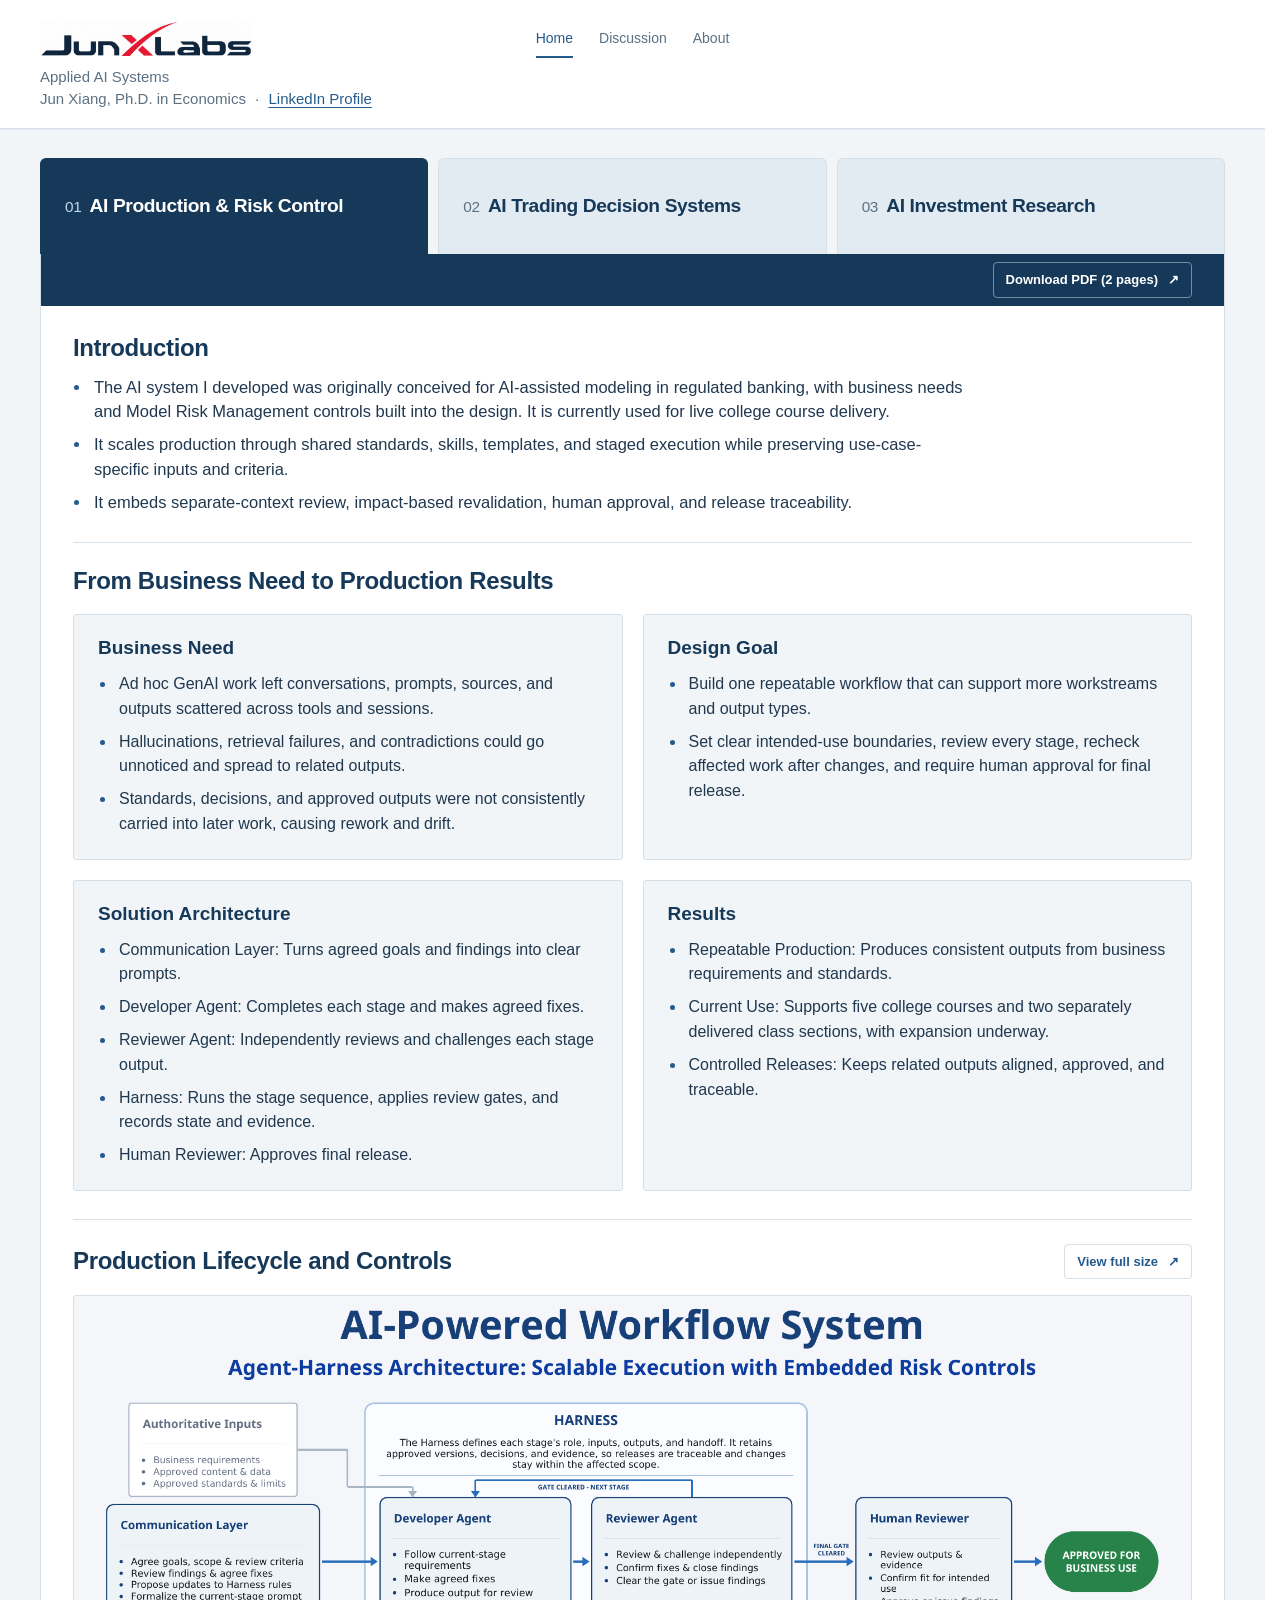
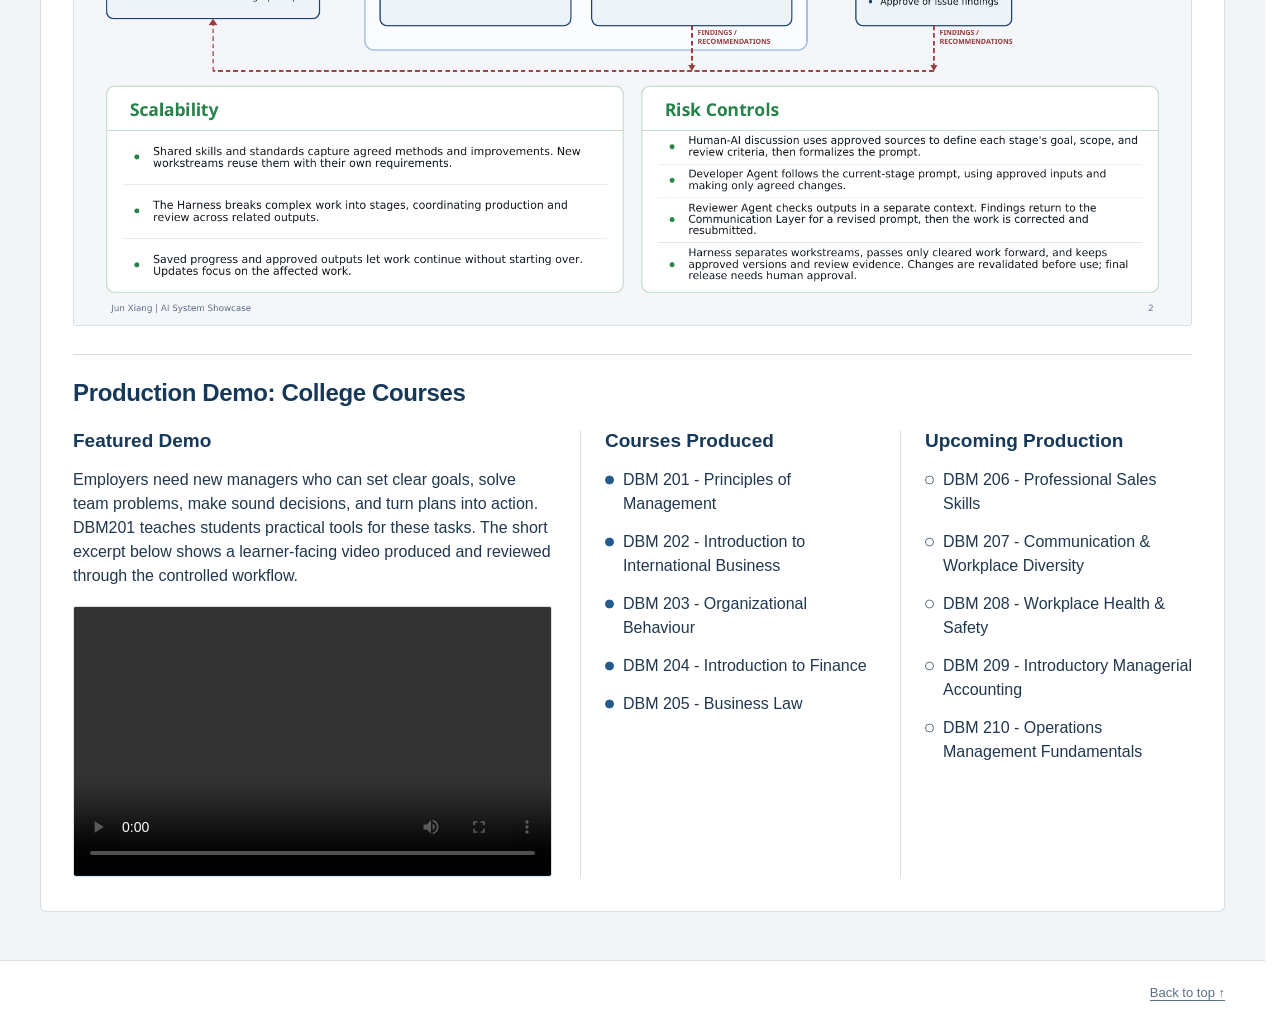
==== commit 2b4f5e6d: "Checkpoint approved JunXLabs branding and simplified pillar hierarchy" ====
--- a/index.html
+++ b/index.html
@@ -9,37 +9,28 @@
     <link rel="stylesheet" href="styles.css">
   </head>
   <body id="home">
-    <a class="skip-link" href="#projects">Skip to projects</a>
+    <a class="skip-link" href="#projects">Skip to pillars</a>
     <header class="site-header">
       <div class="wrap header-row">
         <a class="identity" href="#home" aria-label="JunXLabs — Home">
-          <strong>JunXLabs</strong>
-          <span>Applied AI Systems</span>
+          <span class="brand-logo"><img src="assets/images/junxlabs-logo.jpg" width="1530" height="352" alt="JunXLabs"></span>
         </a>
         <nav aria-label="Main navigation">
           <a href="/" aria-current="page">Home</a>
-          <a href="/projects.html">Projects</a>
           <!-- These sections have no routes yet. Keep them visible without dead links. -->
           <span aria-disabled="true">Discussion</span>
           <span aria-disabled="true">About</span>
         </nav>
         <span id="site-visits" aria-live="polite"></span>
+        <p class="byline"><span class="identity-line">Applied AI Systems</span><span class="identity-line">Jun Xiang, Ph.D. in Economics <span aria-hidden="true">·</span> <a href="https://www.linkedin.com/in/jun-xiang-45b438aa/" target="_blank" rel="noopener noreferrer" aria-label="Jun Xiang's LinkedIn profile (opens in a new tab)">LinkedIn Profile</a></span></p>
       </div>
     </header>
     <main>
-      <section class="hero" aria-labelledby="hero-title">
-        <div class="wrap hero-row">
-          <div>
-            <h1 id="hero-title">Applied AI Systems</h1>
-            <p class="byline">Developed and operated by Jun Xiang, Ph.D. in Economics <span aria-hidden="true">·</span> <a href="https://www.linkedin.com/in/jun-xiang-45b438aa/" target="_blank" rel="noopener noreferrer" aria-label="Jun Xiang's LinkedIn profile (opens in a new tab)">LinkedIn Profile</a></p>
-          </div>
-        </div>
-      </section>
       <div class="showcase-background">
         <div class="wrap" id="projects">
-          <div class="pillars" role="group" aria-label="Primary AI sections">
+          <div class="pillars" role="navigation" aria-label="AI showcase pillars">
             <a class="pillar active" href="/#production" aria-current="true" aria-controls="production">
-              <span class="pillar-title"><span class="pillar-number">01</span> AI Production &amp; Risk Control</span>
+              <h1 class="pillar-title"><span class="pillar-number">01</span> AI Production &amp; Risk Control</h1>
             </a>
             <a class="pillar inactive" href="/trading.html">
               <span class="pillar-title"><span class="pillar-number">02</span> AI Trading Decision Systems</span>
@@ -150,7 +141,6 @@
     </main>
     <footer>
       <div class="wrap">
-        <span>JunXLabs · Applied AI Systems</span>
         <a href="#home">Back to top <span aria-hidden="true">↑</span></a>
       </div>
     </footer>
--- a/styles.css
+++ b/styles.css
@@ -8,7 +8,7 @@
   --wash: #f1f5f8;
 }
 * { box-sizing: border-box; }
-html { scroll-behavior: smooth; }
+html { scroll-behavior: smooth; scrollbar-gutter: stable; }
 body { margin: 0; color: var(--ink); background: var(--paper); font-family: Arial, Helvetica, sans-serif; font-size: 16px; line-height: 1.6; }
 .wrap { width: min(1480px, calc(100% - 80px)); margin: 0 auto; }
 a { color: var(--blue); text-underline-offset: .2em; }
@@ -19,15 +19,16 @@
 .skip-link { position: absolute; z-index: 2; top: 8px; left: 16px; padding: 8px 16px; background: white; transform: translateY(-150%); }
 .skip-link:focus { transform: translateY(0); }
 .site-header { border-bottom: 1px solid var(--line); background: var(--paper); }
-.header-row { display: flex; align-items: center; gap: 36px; min-height: 100px; padding-block: 18px; }
-.identity { flex-shrink: 0; color: var(--navy); text-decoration: none; line-height: 1.4; }
-.identity strong { display: block; font-size: 22px; letter-spacing: -.025em; }
-.identity span { color: var(--muted); font-size: 13px; }
+.header-row { display: grid; grid-template-columns: minmax(0, 1fr) auto minmax(0, 1fr); align-items: center; gap: 8px 36px; min-height: 100px; padding-block: 18px; }
+.identity { justify-self: start; color: var(--navy); text-decoration: none; line-height: 1.4; }
+.identity .brand-logo { display: block; position: relative; width: 214px; max-width: 100%; aspect-ratio: 1380 / 232; overflow: hidden; }
+/* Frame only the outer whitespace; keep the approved source image unchanged. */
+.brand-logo img { position: absolute; width: 110.869565%; max-width: none; height: auto; left: -5.072464%; top: -51.724138%; }
 nav { display: flex; align-items: center; justify-content: center; gap: 26px; margin-inline: auto; font-size: 14px; white-space: nowrap; }
 nav a { padding-block: 9px; color: var(--ink); text-decoration: none; }
 nav a[aria-current] { color: var(--blue); box-shadow: inset 0 -2px var(--blue); }
 nav span { color: var(--muted); cursor: default; }
-#site-visits { flex-shrink: 0; min-width: 116px; padding-left: 22px; border-left: 1px solid var(--line); color: var(--muted); font-size: 13px; white-space: nowrap; }
+#site-visits { justify-self: end; min-width: 116px; padding-left: 22px; border-left: 1px solid var(--line); color: var(--muted); font-size: 13px; white-space: nowrap; }
 #site-visits:empty { visibility: hidden; }
 .hero { padding: 18px 0; }
 h1 { margin: 0 0 8px; font-size: clamp(2.25rem, 3vw, 3rem); font-weight: 700; }
@@ -38,7 +39,7 @@
 .pillars { display: grid; grid-template-columns: repeat(3, minmax(0, 1fr)); gap: 10px; align-items: stretch; }
 .pillar { display: flex; align-items: center; min-height: 96px; padding: 20px 24px; border: 1px solid var(--line); border-bottom: 0; border-radius: 6px 6px 0 0; text-decoration: none; }
 .pillar-number { margin-right: 4px; color: var(--muted); font-size: .8em; font-weight: 400; }
-.pillar-title { font-size: clamp(1.1rem, 1.5vw, 1.4rem); font-weight: 700; line-height: 1.3; letter-spacing: -.02em; }
+.pillar-title { margin: 0; color: inherit; font-size: clamp(1.1rem, 1.5vw, 1.4rem); font-weight: 700; line-height: 1.3; letter-spacing: -.02em; }
 .pillar.active { color: white; background: var(--navy); border-color: var(--navy); }
 .pillar.active .pillar-number { color: #c2d8eb; }
 .pillar.active:hover { color: white; }
@@ -98,11 +99,9 @@
 footer a { color: var(--muted); }
 @media (max-width: 1150px) {
   .wrap { width: calc(100% - 48px); }
-  .header-row { gap: 20px; flex-wrap: wrap; min-height: 90px; }
-  nav { order: 3; width: 100%; justify-content: flex-start; gap: 28px; }
-  #site-visits { margin-left: auto; }
+  .header-row { column-gap: 24px; }
   .pillar { padding: 18px 20px; }
-  .pillar-title { font-size: 18px; }
+  .pillar-title { margin: 0; color: inherit; font-size: 18px; }
   .pillar-band { padding-inline: 24px; }
   .production-body { padding: 24px; }
   .page-panel { padding: 24px; }
@@ -116,8 +115,7 @@
   .hero { padding-block: 20px; }
   .pillars { grid-template-columns: 1fr; gap: 8px; }
   .pillar { min-height: 74px; padding: 18px 20px; border: 1px solid var(--line); border-radius: 4px; }
-  /* Put the selected section next to its expanded panel on narrow screens. */
-  .pillar.active { order: 1; border-bottom: 0; border-radius: 4px 4px 0 0; }
+  .pillar.active { border-bottom: 0; border-radius: 4px 4px 0 0; }
   .overview-cards { grid-template-columns: 1fr; gap: 16px; }
   .demo-evidence { grid-template-columns: 1fr; gap: 24px; }
   .evidence-column + .evidence-column { padding: 24px 0 0; border-left: 0; border-top: 1px solid var(--line); }
@@ -125,14 +123,12 @@
 @media (max-width: 480px) {
   .wrap { width: calc(100% - 32px); }
   .header-row { gap: 16px; }
-  .identity strong { font-size: 20px; }
-  .identity span { font-size: 12px; }
   #site-visits { min-width: 104px; padding-left: 14px; font-size: 12px; }
   nav { flex-wrap: wrap; column-gap: 22px; row-gap: 3px; font-size: 13px; }
   h1 { font-size: 36px; }
   .byline { line-height: 1.7; }
   .showcase-background { padding-top: 20px; padding-bottom: 28px; }
-  .pillar-title { font-size: 17px; }
+  .pillar-title { margin: 0; color: inherit; font-size: 17px; }
   .pillar-band { padding-inline: 20px; }
   h2 { font-size: 23px; }
   .overview-card { padding: 20px; }
@@ -168,4 +164,18 @@
   .showcase-status { min-height: 260px; margin-top: 24px; padding: 32px 20px; }
   .project-catalog { grid-template-columns: 1fr; gap: 16px; }
   .project-card { padding: 24px 20px; }
+  .pillars .pillar { height: 44px; min-height: 44px; padding: 3px 16px; }
+  .pillars .pillar-title, .project-card h2 { font-size: 15px; font-weight: 700; line-height: 18px; letter-spacing: -.02em; }
+  .pillars .pillar-number, .project-card .pillar-number { margin-right: 3px; font-size: 12px; font-weight: 400; }
 }
+
+/* One compact header grid across the three pillar views. */
+.header-row .byline { grid-column: 1 / -1; grid-row: 2; max-width: none; font-size: 15px; font-weight: 400; line-height: 1.45; }
+.header-row .byline > .identity-line { display: block; margin: 0; }
+footer .wrap { justify-content: flex-end; }
+footer .wrap > a { flex-shrink: 0; }
+@media (max-width: 600px) {
+  .identity .brand-logo { width: 180px; }
+  .header-row { grid-template-columns: minmax(0, 1fr) auto; gap: 8px 16px; min-height: 0; padding-block: 14px; }
+  .header-row nav { grid-column: 1 / -1; grid-row: 3; justify-self: start; justify-content: flex-start; margin: 0; }
+}
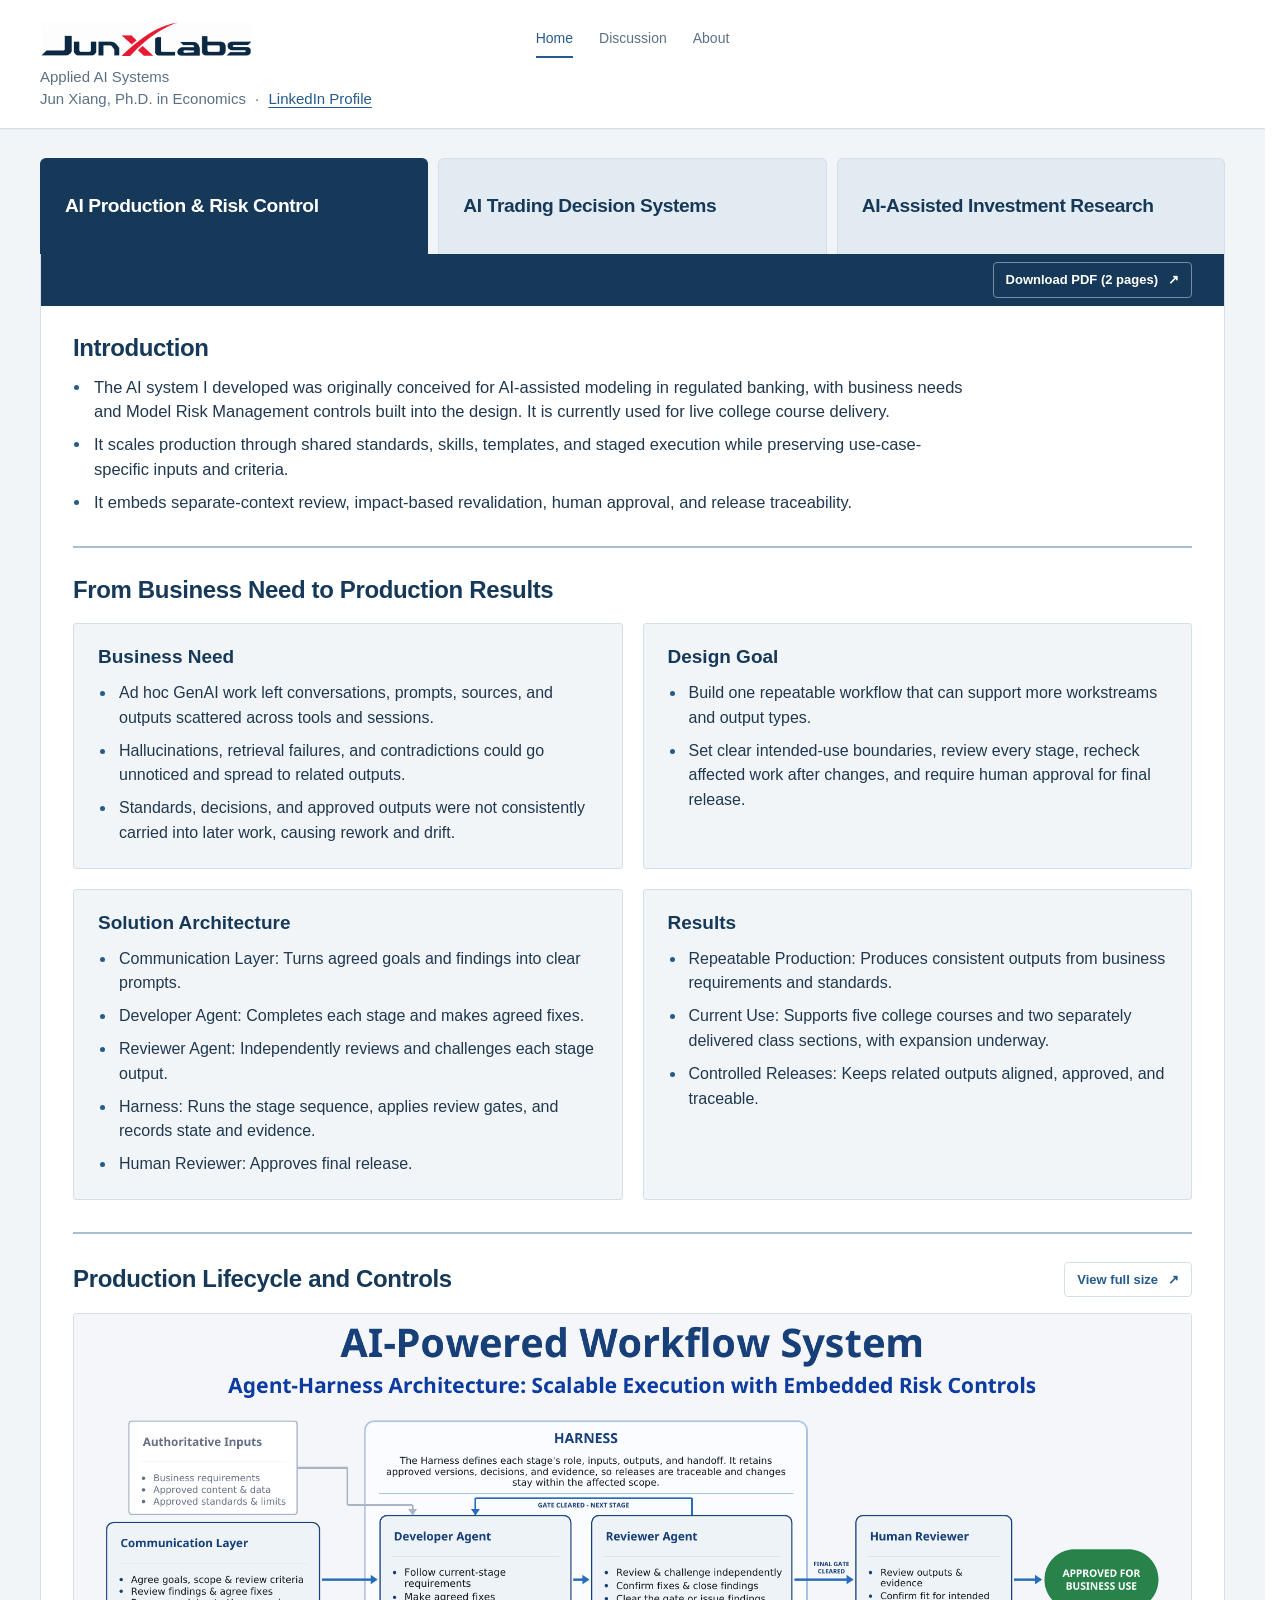
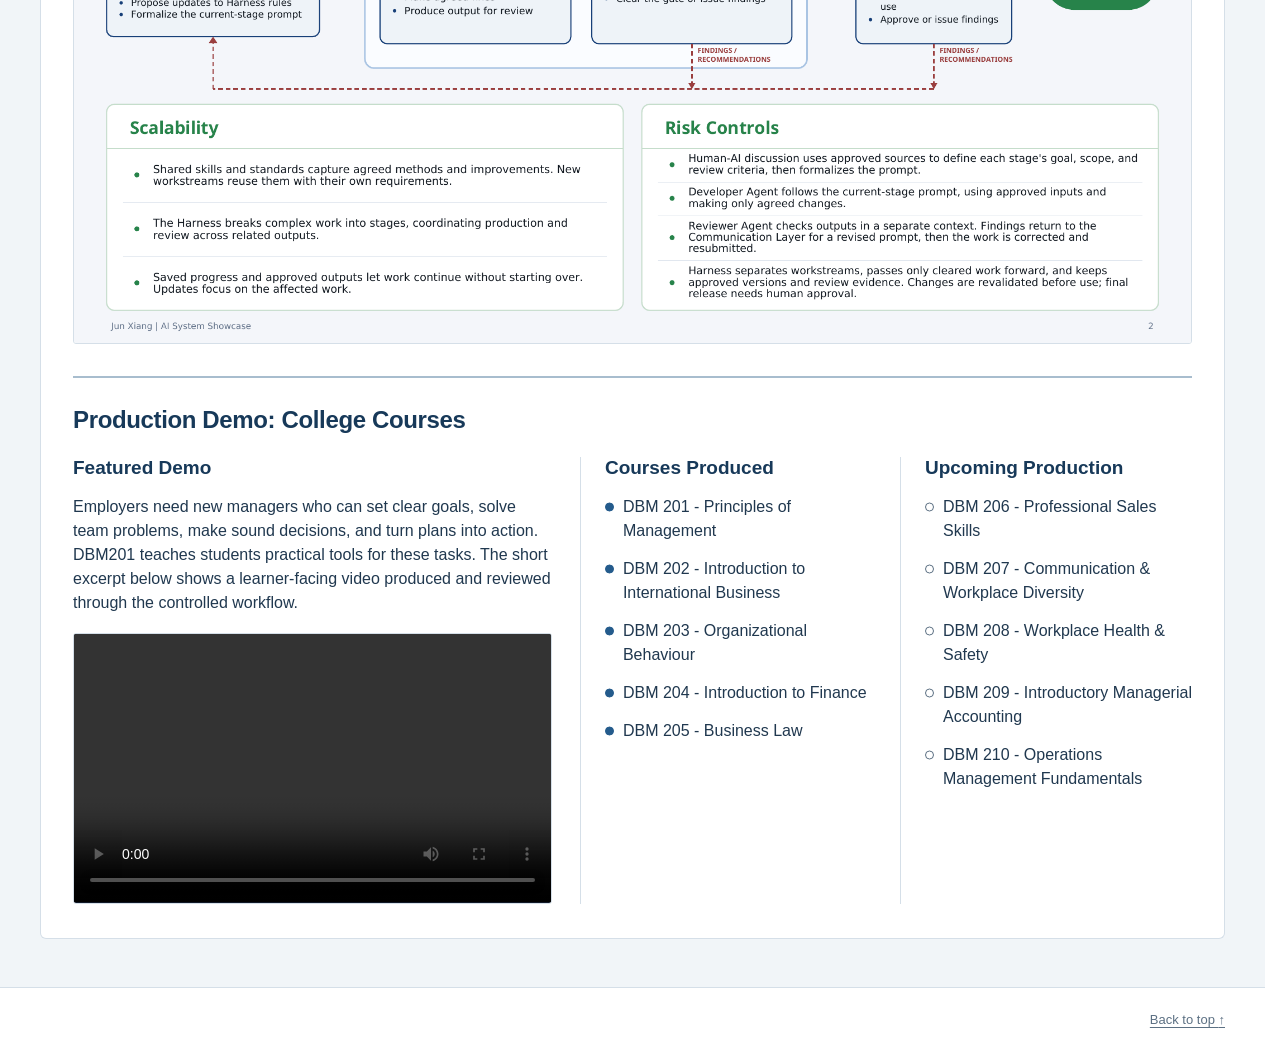
==== commit 7ee695f0: "copy: refine Pillar navigation and trading language" ====
--- a/index.html
+++ b/index.html
@@ -30,13 +30,13 @@
         <div class="wrap" id="projects">
           <div class="pillars" role="navigation" aria-label="AI showcase pillars">
             <a class="pillar active" href="/#production" aria-current="true" aria-controls="production">
-              <h1 class="pillar-title"><span class="pillar-number">01</span> AI Production &amp; Risk Control</h1>
+              <h1 class="pillar-title">AI Production &amp; Risk Control</h1>
             </a>
             <a class="pillar inactive" href="/trading.html">
-              <span class="pillar-title"><span class="pillar-number">02</span> AI Trading Decision Systems</span>
+              <span class="pillar-title">AI Trading Decision Systems</span>
             </a>
             <a class="pillar inactive" href="/investment-research.html">
-              <span class="pillar-title"><span class="pillar-number">03</span> AI Investment Research</span>
+              <span class="pillar-title">AI-Assisted Investment Research</span>
             </a>
           </div>
           <section class="production" id="production" aria-label="AI Production &amp; Risk Control">
--- a/styles.css
+++ b/styles.css
@@ -6,6 +6,8 @@
   --line: #d5dfe8;
   --paper: #ffffff;
   --wash: #f1f5f8;
+  --section-title-size: 24px;
+  --section-divider: 2px solid #a8bdce;
 }
 * { box-sizing: border-box; }
 html { scroll-behavior: smooth; scrollbar-gutter: stable; }
@@ -62,7 +64,7 @@
 .pdf-link:hover { color: white; border-color: #c2d8eb; background: transparent; }
 .pdf-link:focus-visible { outline-color: #c2d8eb; }
 .production-body { padding: 28px 32px 34px; }
-.overview, .lifecycle, .demo { margin-top: 28px; padding-top: 24px; border-top: 1px solid var(--line); }
+.overview, .lifecycle, .demo { margin-top: 32px; padding-top: 28px; border-top: var(--section-divider); }
 .overview > h3 { margin-bottom: 18px; }
 .overview-cards { display: grid; grid-template-columns: repeat(2, minmax(0, 1fr)); gap: 20px; }
 .overview-card { padding: 22px 24px; border: 1px solid var(--line); border-radius: 3px; background: var(--wash); }
@@ -72,7 +74,7 @@
 .overview-card li + li { margin-top: 8px; }
 .overview-card li::marker { color: var(--blue); }
 .asset-heading { display: flex; align-items: center; justify-content: space-between; gap: 14px; margin-bottom: 16px; }
-h3 { margin: 0; font-size: 24px; font-weight: 600; letter-spacing: -.015em; }
+h3 { margin: 0; font-size: var(--section-title-size); font-weight: 600; letter-spacing: -.015em; }
 .slide { margin: 0; overflow: hidden; border: 1px solid var(--line); border-radius: 3px; background: #f4f6fa; }
 .slide img { display: block; width: 100%; height: auto; }
 .demo { min-width: 0; }
@@ -179,3 +181,52 @@
   .header-row { grid-template-columns: minmax(0, 1fr) auto; gap: 8px 16px; min-height: 0; padding-block: 14px; }
   .header-row nav { grid-column: 1 / -1; grid-row: 3; justify-self: start; justify-content: flex-start; margin: 0; }
 }
+
+/* Pillar 2 uses the shared palette, content padding, and type scale. */
+.trading-showcase { --line: #e6ecf1; --wash: #f8fafc; border: 1px solid var(--line); border-top: 0; border-radius: 0 0 6px 6px; background: var(--paper); font-size: 19px; line-height: 1.45; }
+.trading-showcase > .production-body { padding-top: 36px; }
+.trading-showcase h2 { color: var(--navy); font-size: var(--section-title-size); font-weight: 700; letter-spacing: -.025em; }
+.trading-showcase h3 { font-size: inherit; line-height: inherit; }
+.trading-showcase h4 { margin: 0; font-size: inherit; font-weight: 600; line-height: inherit; }
+.trading-showcase .trading-intro { max-width: 1100px; margin: 16px 0 28px; }
+.trading-showcase .trading-process { margin: 0; padding: 0; list-style: none; }
+.trading-showcase .trading-process li { display: grid; grid-template-columns: 24px minmax(0, 1fr); gap: 14px; }
+.trading-showcase .trading-process li + li { margin-top: 28px; }
+.trading-showcase .trading-step-number { color: var(--blue); font-weight: 600; }
+.trading-showcase .trading-process p { margin: 8px 0 0; }
+.trading-showcase .trading-architecture { margin-top: 48px; padding-top: 40px; border-top: var(--section-divider); }
+.trading-showcase .trading-knowledge, .trading-showcase .trading-flow-side, .trading-showcase .trading-flow-agents { padding: 20px; border: 1px solid #c1cfdb; border-radius: 3px; background: #f1f5f8; }
+.trading-showcase .trading-knowledge h3, .trading-showcase .trading-flow h3 { font-weight: 700; letter-spacing: .015em; }
+.trading-showcase dt { color: var(--navy); font-weight: 600; }
+.trading-showcase .trading-knowledge-rows { display: grid; gap: 12px; margin: 16px 0 0; }
+.trading-showcase .trading-knowledge-rows > div { display: grid; grid-template-columns: 136px minmax(0, 1fr); gap: 4px 16px; }
+.trading-showcase .trading-knowledge-rows dd { margin: 0; }
+.trading-showcase .trading-flow { display: grid; grid-template-columns: minmax(0, 1fr) 24px minmax(0, 2.1fr) 24px minmax(0, 1fr); align-items: center; gap: 12px; margin-top: 28px; }
+.trading-showcase .trading-flow > section { min-width: 0; }
+.trading-showcase .trading-flow-arrow { justify-self: center; color: var(--muted); line-height: 1; }
+.trading-showcase .trading-evidence-list { margin: 20px 0 0; }
+.trading-showcase .trading-evidence-list > div + div { margin-top: 16px; padding-top: 16px; border-top: 1px solid var(--line); }
+.trading-showcase .trading-evidence-list dd { margin: 6px 0 0; }
+.trading-showcase .trading-agent-cards { display: grid; grid-template-columns: repeat(2, minmax(0, 1fr)); gap: 14px; margin-top: 16px; }
+.trading-showcase .trading-agent-card { min-width: 0; padding: 18px; border: 1px solid var(--line); border-radius: 3px; background: var(--paper); }
+.trading-showcase .trading-agent-card p { margin: 10px 0 0; }
+@media (max-width: 1100px) {
+  .trading-showcase .trading-flow { grid-template-columns: minmax(0, 1fr); gap: 16px; }
+  .trading-showcase .trading-flow-arrow { transform: rotate(90deg); }
+  .trading-showcase .trading-evidence-list { display: grid; grid-template-columns: repeat(2, minmax(0, 1fr)); gap: 20px; }
+  .trading-showcase .trading-evidence-list > div + div { margin: 0; padding: 0; border: 0; }
+}
+@media (max-width: 800px) {
+  .trading-showcase > .production-body { padding-top: 28px; }
+  .trading-showcase .trading-architecture { margin-top: 40px; padding-top: 32px; }
+}
+@media (max-width: 600px) {
+  .trading-showcase .trading-knowledge-rows > div { grid-template-columns: minmax(0, 1fr); }
+  .trading-showcase .trading-agent-cards, .trading-showcase .trading-evidence-list { grid-template-columns: minmax(0, 1fr); }
+  .trading-showcase .trading-evidence-list { gap: 0; }
+  .trading-showcase .trading-evidence-list > div + div { margin-top: 16px; padding-top: 16px; border-top: 1px solid var(--line); }
+}
+@media (max-width: 480px) {
+  .trading-showcase .trading-knowledge, .trading-showcase .trading-flow-side, .trading-showcase .trading-flow-agents { padding: 20px 16px; }
+  .trading-showcase .trading-process li { grid-template-columns: 18px minmax(0, 1fr); gap: 10px; }
+}
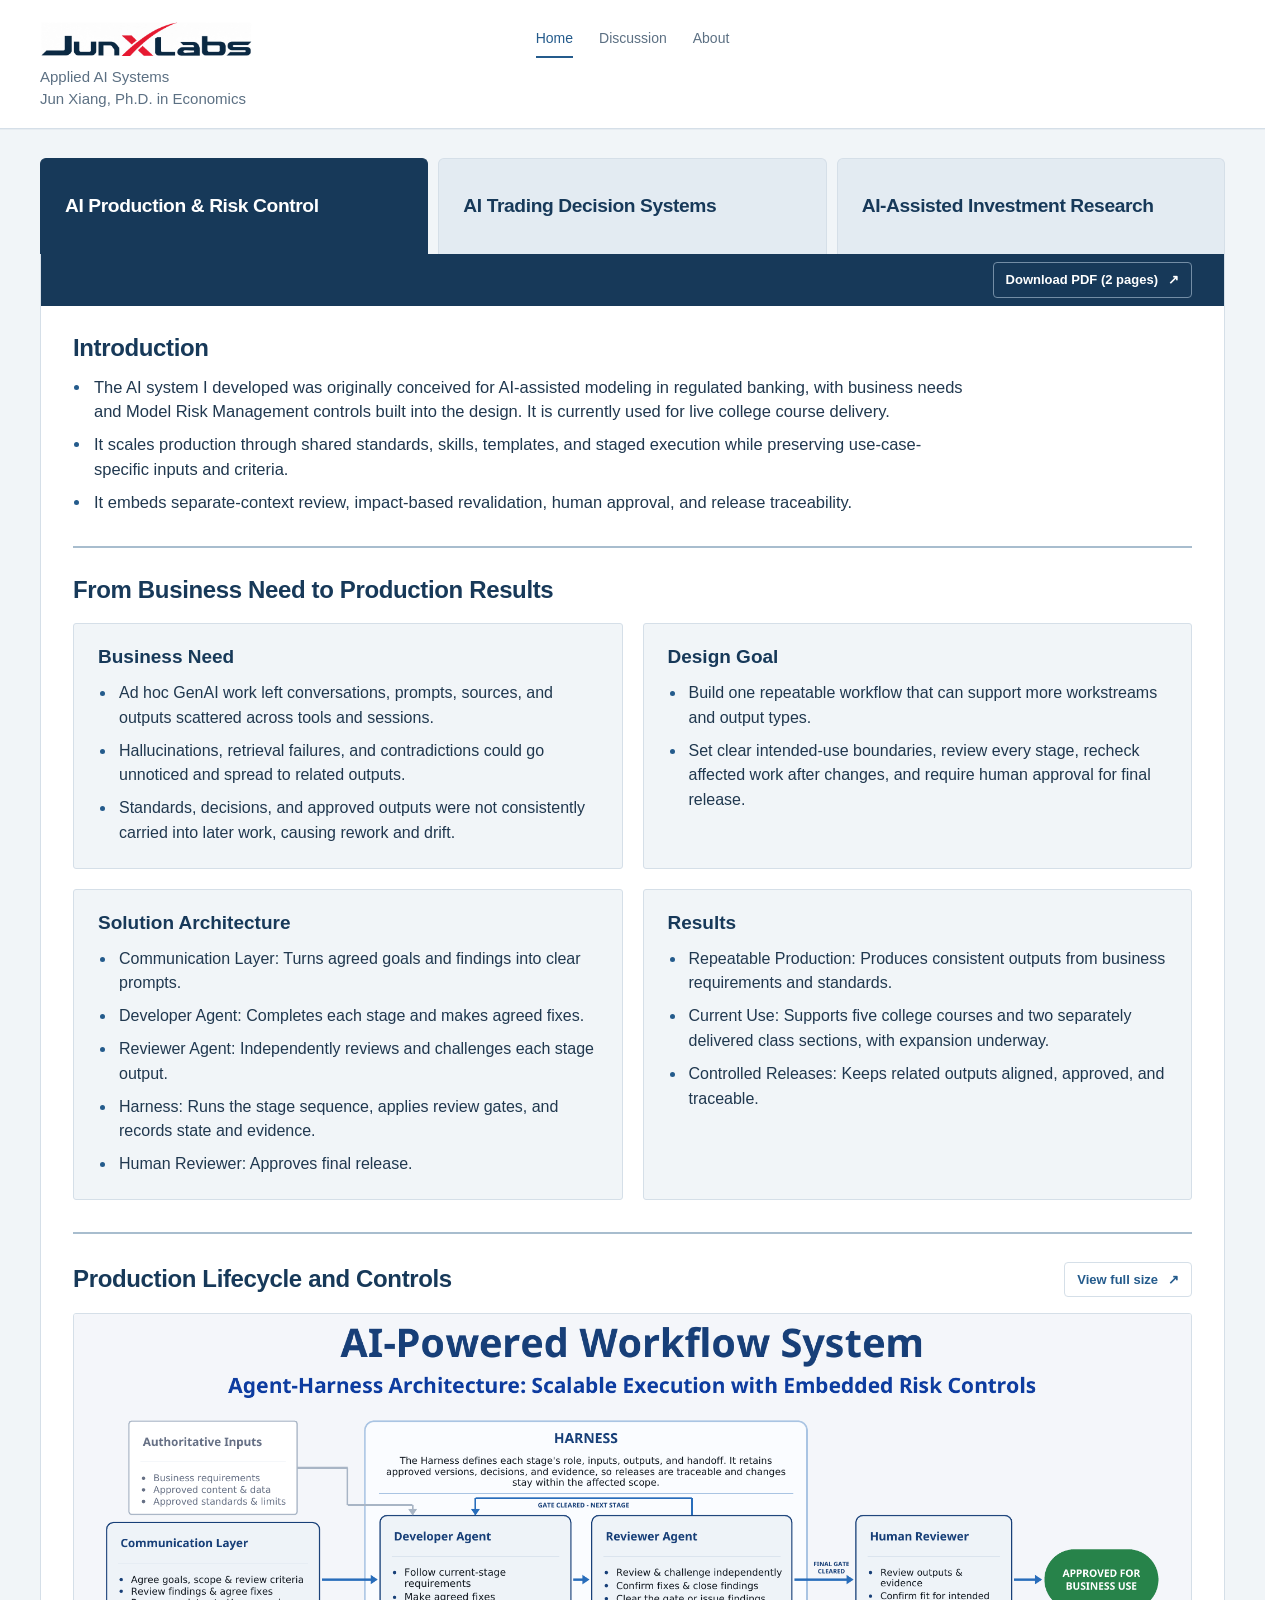
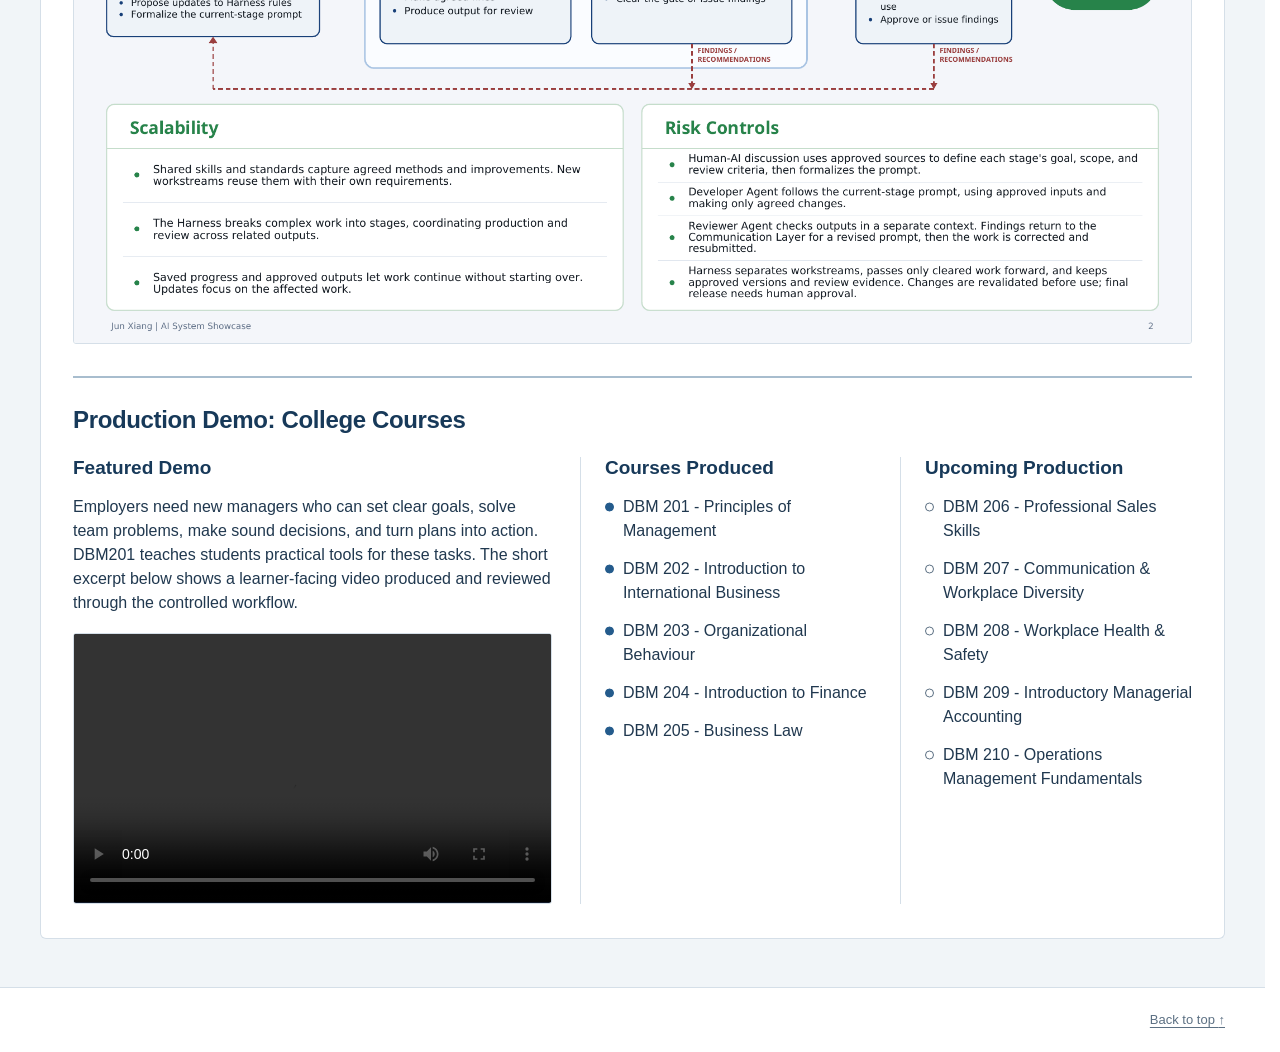
==== commit d56a82a5: "Temporarily hide LinkedIn profile link" ====
--- a/index.html
+++ b/index.html
@@ -22,7 +22,7 @@
           <span aria-disabled="true">About</span>
         </nav>
         <span id="site-visits" aria-live="polite"></span>
-        <p class="byline"><span class="identity-line">Applied AI Systems</span><span class="identity-line">Jun Xiang, Ph.D. in Economics <span aria-hidden="true">·</span> <a href="https://www.linkedin.com/in/jun-xiang-45b438aa/" target="_blank" rel="noopener noreferrer" aria-label="Jun Xiang's LinkedIn profile (opens in a new tab)">LinkedIn Profile</a></span></p>
+        <p class="byline"><span class="identity-line">Applied AI Systems</span><span class="identity-line">Jun Xiang, Ph.D. in Economics</span></p>
       </div>
     </header>
     <main>
--- a/styles.css
+++ b/styles.css
@@ -194,6 +194,23 @@
 .trading-showcase .trading-process li + li { margin-top: 28px; }
 .trading-showcase .trading-step-number { color: var(--blue); font-weight: 600; }
 .trading-showcase .trading-process p { margin: 8px 0 0; }
+.trading-showcase .trading-interface-preview { margin-top: 48px; padding-top: 40px; border-top: var(--section-divider); }
+.trading-showcase .trading-interface-preview .slide { transition: border-color .18s ease, box-shadow .18s ease; }
+@media (hover: hover) {
+  .trading-showcase .trading-interface-preview .slide:hover { border-color: #a8bdce; box-shadow: 0 0 0 1px rgba(168, 189, 206, .45), 0 0 18px rgba(85, 146, 196, .35); }
+}
+.trading-showcase .trading-preview-trigger { display: block; width: 100%; padding: 0; border: 0; background: transparent; cursor: default; }
+.trading-showcase .trading-preview-trigger:focus-visible { outline: 3px solid #3478b4; outline-offset: -3px; }
+.trading-showcase .trading-preview-trigger img { cursor: default; }
+.trading-showcase .trading-interface-preview figcaption { padding: 8px 12px; color: var(--muted); font-size: 14px; line-height: 1.4; }
+@media (prefers-reduced-motion: reduce) {
+  .trading-showcase .trading-interface-preview .slide { transition: none; }
+}
+.trading-fullscreen-viewer { position: fixed; inset: 0; z-index: 1000; display: flex; align-items: center; justify-content: center; width: 100%; height: 100%; background: #001a2d; cursor: default; }
+.trading-fullscreen-viewer[hidden] { display: none; }
+.trading-fullscreen-viewer:fullscreen { width: 100vw; height: 100vh; }
+.trading-fullscreen-viewer::backdrop { background: #001a2d; }
+.trading-fullscreen-viewer img { display: block; width: 100%; height: 100%; max-width: 100%; max-height: 100%; object-fit: contain; cursor: default; }
 .trading-showcase .trading-architecture { margin-top: 48px; padding-top: 40px; border-top: var(--section-divider); }
 .trading-showcase .trading-knowledge, .trading-showcase .trading-flow-side, .trading-showcase .trading-flow-agents { padding: 20px; border: 1px solid #c1cfdb; border-radius: 3px; background: #f1f5f8; }
 .trading-showcase .trading-knowledge h3, .trading-showcase .trading-flow h3 { font-weight: 700; letter-spacing: .015em; }
@@ -218,6 +235,7 @@
 }
 @media (max-width: 800px) {
   .trading-showcase > .production-body { padding-top: 28px; }
+  .trading-showcase .trading-interface-preview { margin-top: 40px; padding-top: 32px; }
   .trading-showcase .trading-architecture { margin-top: 40px; padding-top: 32px; }
 }
 @media (max-width: 600px) {
@@ -230,3 +248,61 @@
   .trading-showcase .trading-knowledge, .trading-showcase .trading-flow-side, .trading-showcase .trading-flow-agents { padding: 20px 16px; }
   .trading-showcase .trading-process li { grid-template-columns: 18px minmax(0, 1fr); gap: 10px; }
 }
+
+/* Pillar 3 follows Pillar 2's shared content surface and type scale. */
+.research-showcase { --line: #e6ecf1; --wash: #f8fafc; border: 1px solid var(--line); border-top: 0; border-radius: 0 0 6px 6px; background: var(--paper); font-size: 19px; line-height: 1.45; }
+.research-showcase > .production-body { padding-top: 36px; }
+.research-showcase h2 { color: var(--navy); font-size: var(--section-title-size); font-weight: 700; letter-spacing: -.025em; }
+.research-showcase h3 { font-size: inherit; font-weight: 700; line-height: inherit; }
+.research-showcase strong { color: var(--navy); font-weight: 600; }
+.research-showcase .research-section + .research-section { margin-top: 48px; padding-top: 40px; border-top: var(--section-divider); }
+.research-showcase .research-source { display: grid; grid-template-columns: 130px minmax(0, 1fr); align-items: center; gap: 32px; margin-top: 28px; }
+.research-showcase .research-cover { display: block; width: 100%; height: auto; border: 1px solid #c1cfdb; border-radius: 3px; }
+.research-showcase .research-source-copy { min-width: 0; max-width: 900px; }
+.research-showcase .research-source-copy p { margin: 16px 0 0; }
+.research-showcase .research-pdf-access { display: flex; align-items: center; flex-wrap: wrap; gap: 12px 16px; margin-top: 24px; }
+.research-showcase .asset-action { border-color: #c1cfdb; font-size: 16px; }
+.research-showcase .research-source-label, .research-showcase .research-chapter-link, .research-showcase .research-interpretation-note { font-size: 16px; }
+.research-showcase .research-source-label, .research-showcase .research-interpretation-note { color: var(--muted); }
+.research-showcase .research-related { padding-top: 8px; }
+.research-showcase .research-analysis { display: grid; grid-template-columns: repeat(2, minmax(0, 1fr)); gap: 24px; margin-top: 28px; }
+.research-showcase .research-analysis-panel, .research-showcase .research-availability { min-width: 0; padding: 20px; border: 1px solid #c1cfdb; border-radius: 3px; background: #f1f5f8; }
+.research-showcase .research-analysis-panel p { margin: 16px 0 0; }
+.research-showcase .research-chapter-link { white-space: nowrap; }
+.research-showcase .research-interpretation-note { margin: 16px 0 0; }
+.research-showcase .research-relevance { margin-top: 28px; }
+.research-showcase .research-relevance > p { margin: 16px 0 20px; }
+.research-showcase .research-table-scroll { max-width: 100%; overflow-x: auto; border: 1px solid #c1cfdb; border-radius: 3px; }
+.research-showcase .research-table-scroll:focus-visible { outline: 3px solid #3478b4; outline-offset: 5px; }
+.research-showcase .research-cases { width: 100%; min-width: 880px; table-layout: fixed; border-collapse: collapse; font-size: 16px; line-height: 1.45; }
+.research-showcase .research-company-col { width: 16%; }
+.research-showcase .research-screen-col { width: 44px; }
+.research-showcase .research-fit-col { width: 96px; }
+.research-showcase .research-return-col { width: 72px; }
+.research-showcase .research-cases th, .research-showcase .research-cases td { padding: 10px 6px; text-align: left; vertical-align: top; }
+.research-showcase .research-cases th { color: var(--navy); font-weight: 600; }
+.research-showcase .research-cases thead { background: #f1f5f8; }
+.research-showcase .research-cases tbody tr { border-top: 1px solid #c1cfdb; }
+.research-showcase .research-cases :is(th, td):nth-child(n+3):nth-child(-n+6) { text-align: center; white-space: nowrap; }
+.research-showcase .research-cases :is(th, td):nth-child(n+7) { text-align: right; white-space: nowrap; font-variant-numeric: tabular-nums; }
+.research-showcase .research-case-notes { margin-top: 16px; color: var(--muted); font-size: 16px; }
+.research-showcase .research-case-notes p { margin: 12px 0 0; }
+.research-showcase .research-relevance > .research-takeaway { margin-bottom: 0; }
+.research-showcase .research-questions-intro { margin: 16px 0 28px; }
+.research-showcase .research-availability p { margin: 0; color: var(--navy); font-weight: 600; }
+.research-showcase .research-examples-label { margin: 24px 0 12px; }
+.research-showcase .research-examples { margin: 0; padding-left: 22px; }
+.research-showcase .research-examples li + li { margin-top: 12px; }
+@media (max-width: 800px) {
+  .research-showcase > .production-body { padding-top: 28px; }
+  .research-showcase .research-section + .research-section { margin-top: 40px; padding-top: 32px; }
+  .research-showcase .research-source { grid-template-columns: 100px minmax(0, 1fr); gap: 24px; }
+  .research-showcase .research-analysis { grid-template-columns: minmax(0, 1fr); gap: 20px; }
+}
+@media (max-width: 600px) {
+  .research-showcase .research-source { grid-template-columns: minmax(0, 1fr); }
+  .research-showcase .research-cover { max-width: 120px; }
+}
+@media (max-width: 480px) {
+  .research-showcase .research-analysis-panel, .research-showcase .research-availability { padding: 20px 16px; }
+}
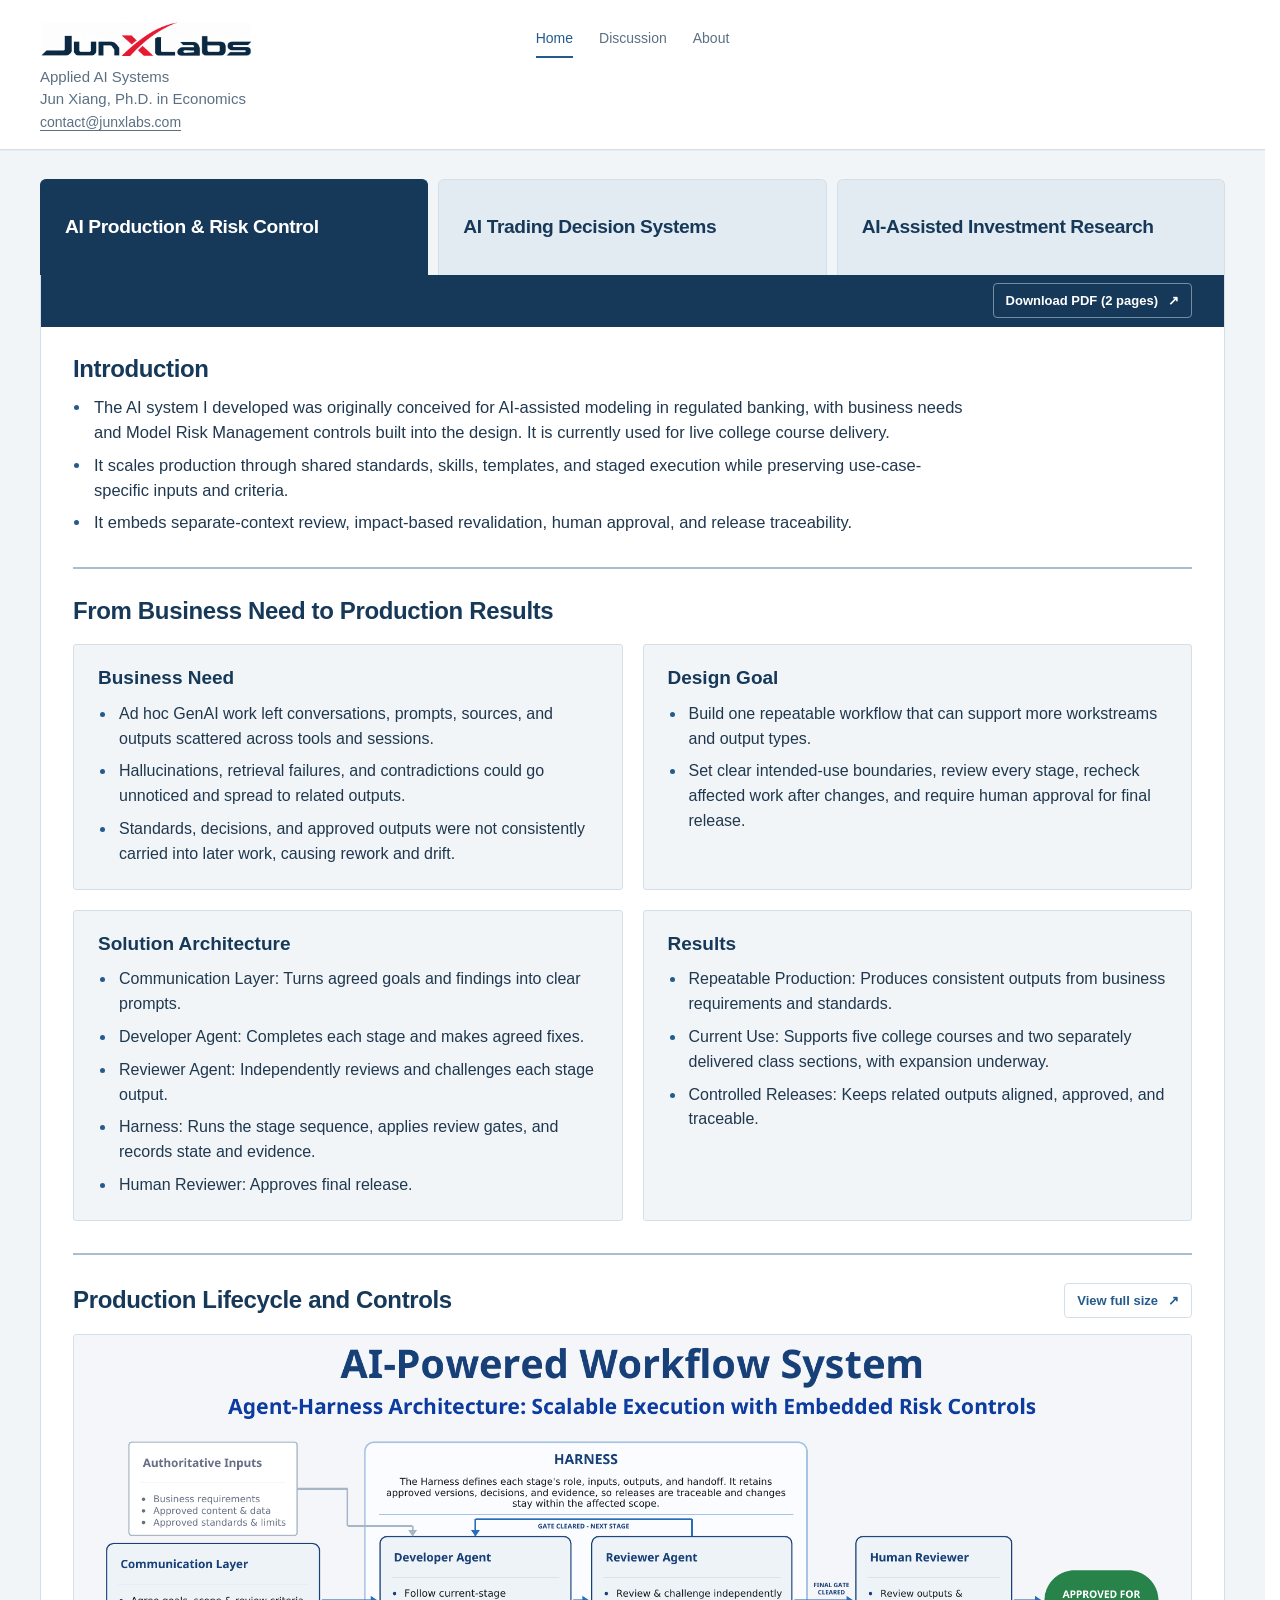
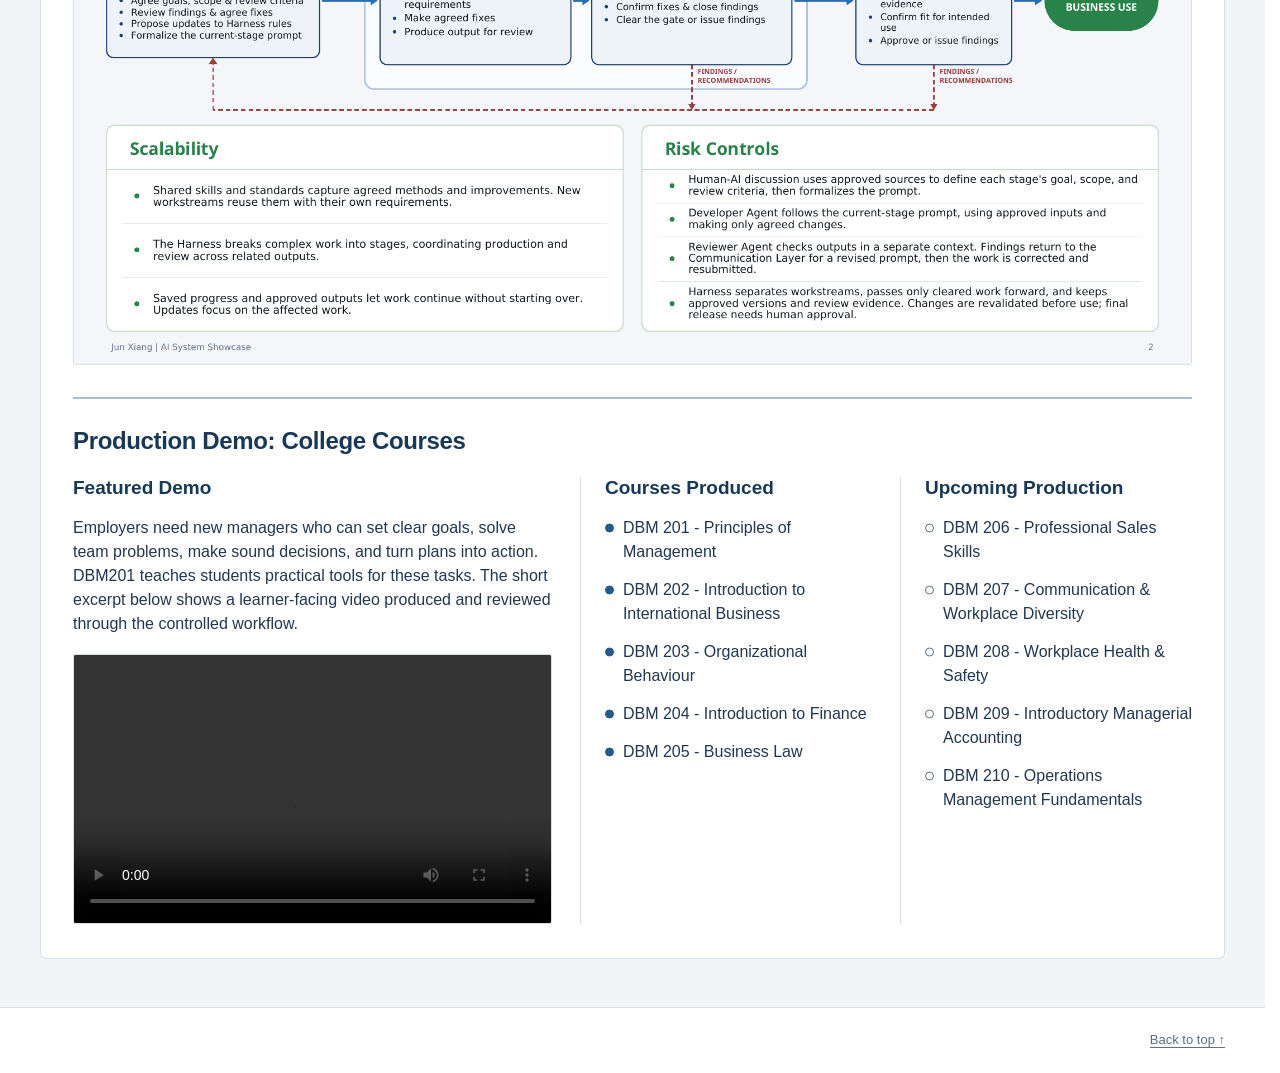
==== commit 21656a80: "Add contact email below author in global headers" ====
--- a/index.html
+++ b/index.html
@@ -22,7 +22,7 @@
           <span aria-disabled="true">About</span>
         </nav>
         <span id="site-visits" aria-live="polite"></span>
-        <p class="byline"><span class="identity-line">Applied AI Systems</span><span class="identity-line">Jun Xiang, Ph.D. in Economics</span></p>
+        <p class="byline"><span class="identity-line">Applied AI Systems</span><span class="identity-line">Jun Xiang, Ph.D. in Economics</span><a href="mailto:contact@junxlabs.com">contact@junxlabs.com</a></p>
       </div>
     </header>
     <main>
--- a/styles.css
+++ b/styles.css
@@ -174,6 +174,7 @@
 /* One compact header grid across the three pillar views. */
 .header-row .byline { grid-column: 1 / -1; grid-row: 2; max-width: none; font-size: 15px; font-weight: 400; line-height: 1.45; }
 .header-row .byline > .identity-line { display: block; margin: 0; }
+.header-row .byline a { display: block; width: fit-content; max-width: 100%; margin-top: 4px; color: inherit; font-size: 14px; line-height: 1.2; overflow-wrap: anywhere; }
 footer .wrap { justify-content: flex-end; }
 footer .wrap > a { flex-shrink: 0; }
 @media (max-width: 600px) {
